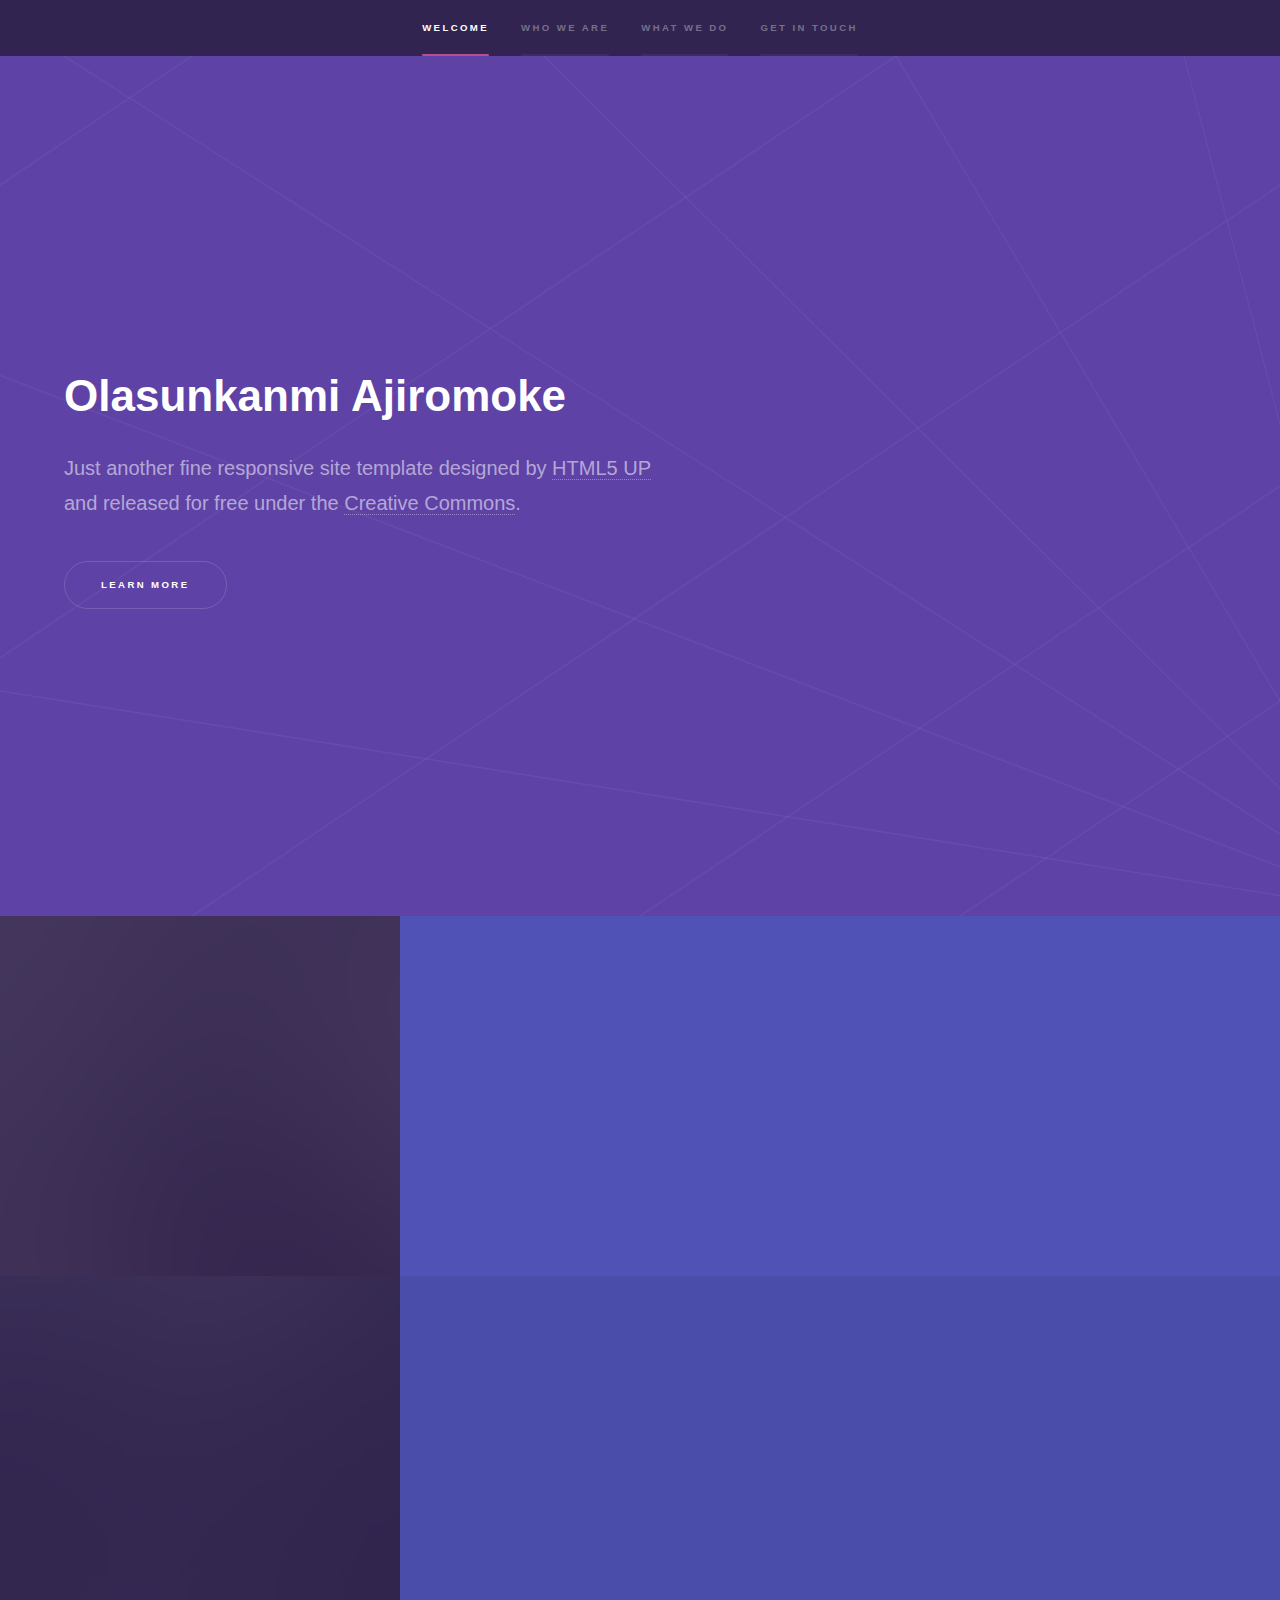
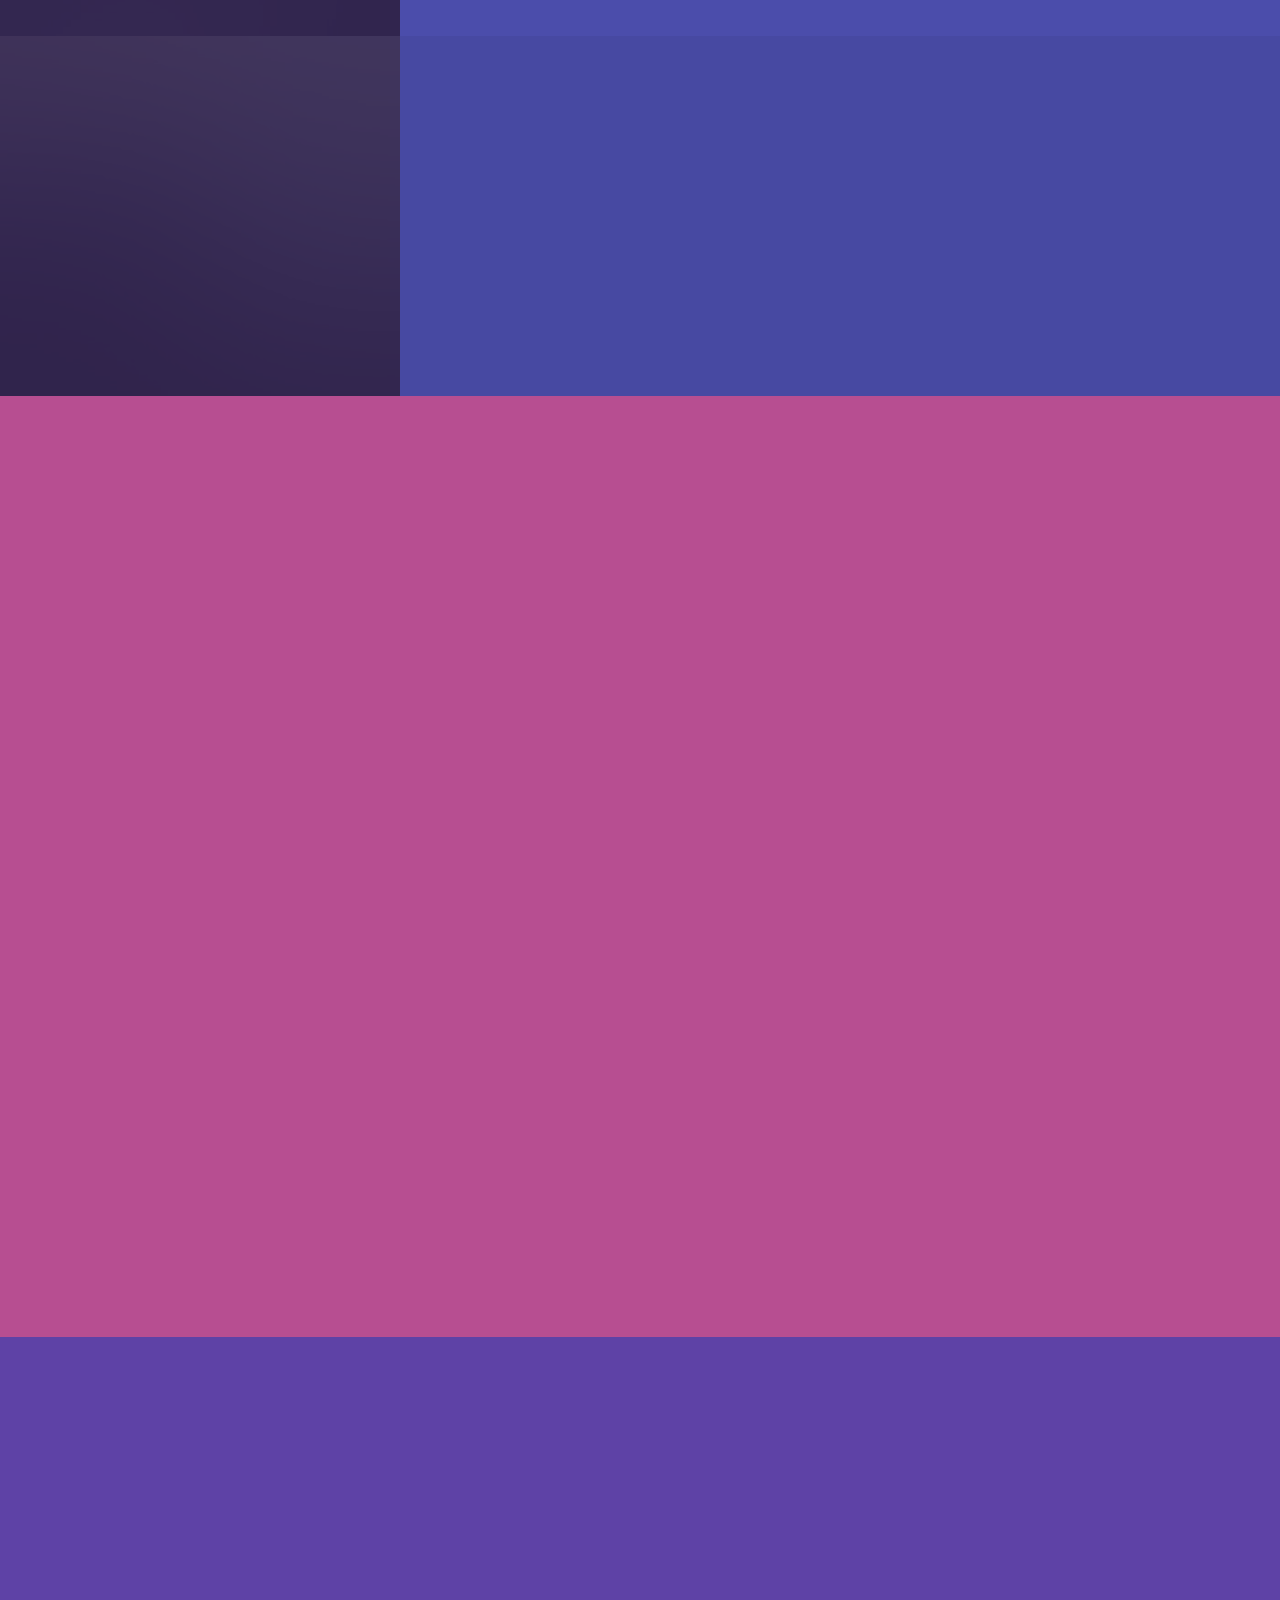
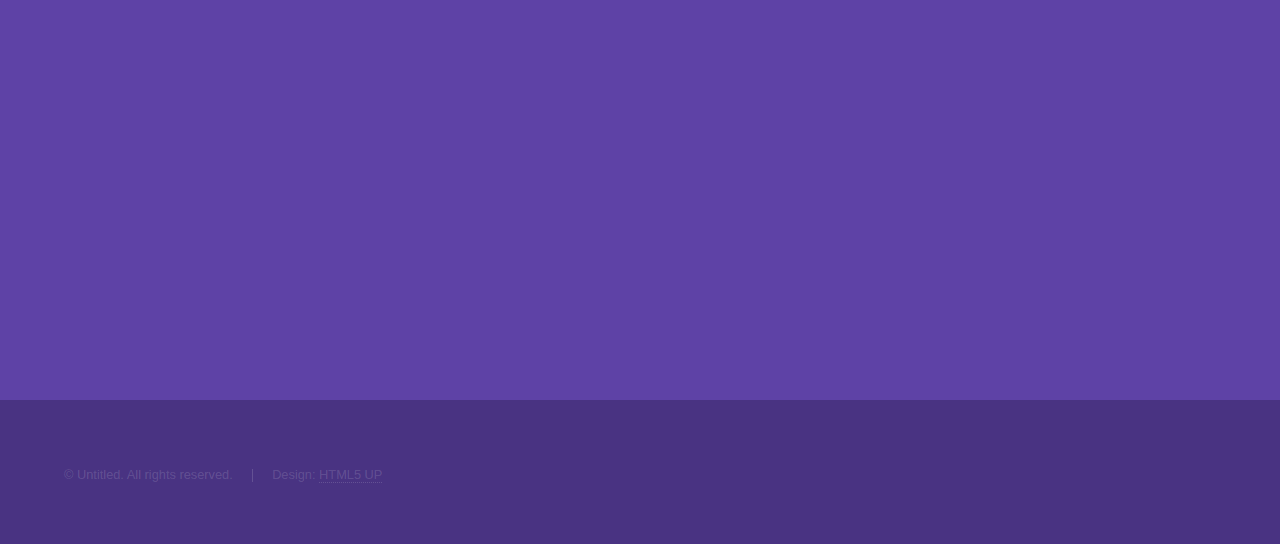
==== index.html @ 0207e114 "Added template folders" ====
<!DOCTYPE HTML>
<!--
	Hyperspace by HTML5 UP
	html5up.net | @ajlkn
	Free for personal and commercial use under the CCA 3.0 license (html5up.net/license)
-->
<html>
	<head>
		<title>Hyperspace by HTML5 UP</title>
		<meta charset="utf-8" />
		<meta name="viewport" content="width=device-width, initial-scale=1, user-scalable=no" />
		<link rel="stylesheet" href="assets/css/main.css" />
		<noscript><link rel="stylesheet" href="assets/css/noscript.css" /></noscript>
	</head>
	<body class="is-preload">

		<!-- Sidebar -->
			<section id="sidebar">
				<div class="inner">
					<nav>
						<ul>
							<li><a href="#intro">Welcome</a></li>
							<li><a href="#one">Who we are</a></li>
							<li><a href="#two">What we do</a></li>
							<li><a href="#three">Get in touch</a></li>
						</ul>
					</nav>
				</div>
			</section>

		<!-- Wrapper -->
			<div id="wrapper">

				<!-- Intro -->
					<section id="intro" class="wrapper style1 fullscreen fade-up">
						<div class="inner">
							<h1>Olasunkanmi Ajiromoke</h1>
							<p>Just another fine responsive site template designed by <a href="http://html5up.net">HTML5 UP</a><br />
							and released for free under the <a href="http://html5up.net/license">Creative Commons</a>.</p>
							<ul class="actions">
								<li><a href="#one" class="button scrolly">Learn more</a></li>
							</ul>
						</div>
					</section>

				<!-- One -->
					<section id="one" class="wrapper style2 spotlights">
						<section>
							<a href="#" class="image"><img src="images/pic01.jpg" alt="" data-position="center center" /></a>
							<div class="content">
								<div class="inner">
									<h2>Sed ipsum dolor</h2>
									<p>Phasellus convallis elit id ullamcorper pulvinar. Duis aliquam turpis mauris, eu ultricies erat malesuada quis. Aliquam dapibus.</p>
									<ul class="actions">
										<li><a href="generic.html" class="button">Learn more</a></li>
									</ul>
								</div>
							</div>
						</section>
						<section>
							<a href="#" class="image"><img src="images/pic02.jpg" alt="" data-position="top center" /></a>
							<div class="content">
								<div class="inner">
									<h2>Feugiat consequat</h2>
									<p>Phasellus convallis elit id ullamcorper pulvinar. Duis aliquam turpis mauris, eu ultricies erat malesuada quis. Aliquam dapibus.</p>
									<ul class="actions">
										<li><a href="generic.html" class="button">Learn more</a></li>
									</ul>
								</div>
							</div>
						</section>
						<section>
							<a href="#" class="image"><img src="images/pic03.jpg" alt="" data-position="25% 25%" /></a>
							<div class="content">
								<div class="inner">
									<h2>Ultricies aliquam</h2>
									<p>Phasellus convallis elit id ullamcorper pulvinar. Duis aliquam turpis mauris, eu ultricies erat malesuada quis. Aliquam dapibus.</p>
									<ul class="actions">
										<li><a href="generic.html" class="button">Learn more</a></li>
									</ul>
								</div>
							</div>
						</section>
					</section>

				<!-- Two -->
					<section id="two" class="wrapper style3 fade-up">
						<div class="inner">
							<h2>What we do</h2>
							<p>Phasellus convallis elit id ullamcorper pulvinar. Duis aliquam turpis mauris, eu ultricies erat malesuada quis. Aliquam dapibus, lacus eget hendrerit bibendum, urna est aliquam sem, sit amet imperdiet est velit quis lorem.</p>
							<div class="features">
								<section>
									<span class="icon solid major fa-code"></span>
									<h3>Lorem ipsum amet</h3>
									<p>Phasellus convallis elit id ullam corper amet et pulvinar. Duis aliquam turpis mauris, sed ultricies erat dapibus.</p>
								</section>
								<section>
									<span class="icon solid major fa-lock"></span>
									<h3>Aliquam sed nullam</h3>
									<p>Phasellus convallis elit id ullam corper amet et pulvinar. Duis aliquam turpis mauris, sed ultricies erat dapibus.</p>
								</section>
								<section>
									<span class="icon solid major fa-cog"></span>
									<h3>Sed erat ullam corper</h3>
									<p>Phasellus convallis elit id ullam corper amet et pulvinar. Duis aliquam turpis mauris, sed ultricies erat dapibus.</p>
								</section>
								<section>
									<span class="icon solid major fa-desktop"></span>
									<h3>Veroeros quis lorem</h3>
									<p>Phasellus convallis elit id ullam corper amet et pulvinar. Duis aliquam turpis mauris, sed ultricies erat dapibus.</p>
								</section>
								<section>
									<span class="icon solid major fa-link"></span>
									<h3>Urna quis bibendum</h3>
									<p>Phasellus convallis elit id ullam corper amet et pulvinar. Duis aliquam turpis mauris, sed ultricies erat dapibus.</p>
								</section>
								<section>
									<span class="icon major fa-gem"></span>
									<h3>Aliquam urna dapibus</h3>
									<p>Phasellus convallis elit id ullam corper amet et pulvinar. Duis aliquam turpis mauris, sed ultricies erat dapibus.</p>
								</section>
							</div>
							<ul class="actions">
								<li><a href="generic.html" class="button">Learn more</a></li>
							</ul>
						</div>
					</section>

				<!-- Three -->
					<section id="three" class="wrapper style1 fade-up">
						<div class="inner">
							<h2>Get in touch</h2>
							<p>Phasellus convallis elit id ullamcorper pulvinar. Duis aliquam turpis mauris, eu ultricies erat malesuada quis. Aliquam dapibus, lacus eget hendrerit bibendum, urna est aliquam sem, sit amet imperdiet est velit quis lorem.</p>
							<div class="split style1">
								<section>
									<form method="post" action="#">
										<div class="fields">
											<div class="field half">
												<label for="name">Name</label>
												<input type="text" name="name" id="name" />
											</div>
											<div class="field half">
												<label for="email">Email</label>
												<input type="text" name="email" id="email" />
											</div>
											<div class="field">
												<label for="message">Message</label>
												<textarea name="message" id="message" rows="5"></textarea>
											</div>
										</div>
										<ul class="actions">
											<li><a href="" class="button submit">Send Message</a></li>
										</ul>
									</form>
								</section>
								<section>
									<ul class="contact">
										<li>
											<h3>Address</h3>
											<span>12345 Somewhere Road #654<br />
											Nashville, TN 00000-0000<br />
											USA</span>
										</li>
										<li>
											<h3>Email</h3>
											<a href="#">user@untitled.tld</a>
										</li>
										<li>
											<h3>Phone</h3>
											<span>(000) 000-0000</span>
										</li>
										<li>
											<h3>Social</h3>
											<ul class="icons">
												<li><a href="#" class="icon brands fa-twitter"><span class="label">Twitter</span></a></li>
												<li><a href="#" class="icon brands fa-facebook-f"><span class="label">Facebook</span></a></li>
												<li><a href="#" class="icon brands fa-github"><span class="label">GitHub</span></a></li>
												<li><a href="#" class="icon brands fa-instagram"><span class="label">Instagram</span></a></li>
												<li><a href="#" class="icon brands fa-linkedin-in"><span class="label">LinkedIn</span></a></li>
											</ul>
										</li>
									</ul>
								</section>
							</div>
						</div>
					</section>

			</div>

		<!-- Footer -->
			<footer id="footer" class="wrapper style1-alt">
				<div class="inner">
					<ul class="menu">
						<li>&copy; Untitled. All rights reserved.</li><li>Design: <a href="http://html5up.net">HTML5 UP</a></li>
					</ul>
				</div>
			</footer>

		<!-- Scripts -->
			<script src="assets/js/jquery.min.js"></script>
			<script src="assets/js/jquery.scrollex.min.js"></script>
			<script src="assets/js/jquery.scrolly.min.js"></script>
			<script src="assets/js/browser.min.js"></script>
			<script src="assets/js/breakpoints.min.js"></script>
			<script src="assets/js/util.js"></script>
			<script src="assets/js/main.js"></script>

	</body>
</html>
---- assets/css/main.css ----
@import url(fontawesome-all.min.css);

/*
	Hyperspace by HTML5 UP
	html5up.net | @ajlkn
	Free for personal and commercial use under the CCA 3.0 license (html5up.net/license)
*/

html, body, div, span, applet, object,
iframe, h1, h2, h3, h4, h5, h6, p, blockquote,
pre, a, abbr, acronym, address, big, cite,
code, del, dfn, em, img, ins, kbd, q, s, samp,
small, strike, strong, sub, sup, tt, var, b,
u, i, center, dl, dt, dd, ol, ul, li, fieldset,
form, label, legend, table, caption, tbody,
tfoot, thead, tr, th, td, article, aside,
canvas, details, embed, figure, figcaption,
footer, header, hgroup, menu, nav, output, ruby,
section, summary, time, mark, audio, video {
	margin: 0;
	padding: 0;
	border: 0;
	font-size: 100%;
	font: inherit;
	vertical-align: baseline;}

article, aside, details, figcaption, figure,
footer, header, hgroup, menu, nav, section {
	display: block;}

body {
	line-height: 1;
}

ol, ul {
	list-style: none;
}

blockquote, q {
	quotes: none;
}

	blockquote:before, blockquote:after, q:before, q:after {
		content: '';
		content: none;
	}

table {
	border-collapse: collapse;
	border-spacing: 0;
}

body {
	-webkit-text-size-adjust: none;
}

mark {
	background-color: transparent;
	color: inherit;
}

input::-moz-focus-inner {
	border: 0;
	padding: 0;
}

input, select, textarea {
	-moz-appearance: none;
	-webkit-appearance: none;
	-ms-appearance: none;
	appearance: none;
}

/* Basic */

	@-ms-viewport {
		width: device-width;
	}

	body {
		-ms-overflow-style: scrollbar;
	}

	@media screen and (max-width: 480px) {

		html, body {
			min-width: 320px;
		}

	}

	html {
		box-sizing: border-box;
	}

	*, *:before, *:after {
		box-sizing: inherit;
	}

	body {
		background: #312450;
	}

		body.is-preload *, body.is-preload *:before, body.is-preload *:after {
			-moz-animation: none !important;
			-webkit-animation: none !important;
			-ms-animation: none !important;
			animation: none !important;
			-moz-transition: none !important;
			-webkit-transition: none !important;
			-ms-transition: none !important;
			transition: none !important;
		}

/* Type */

	body, input, select, textarea {
		color: rgba(255, 255, 255, 0.55);
		font-family: Arial, Helvetica, sans-serif;
		font-size: 16.5pt;
		font-weight: normal;
		line-height: 1.75;
	}

		@media screen and (max-width: 1680px) {

			body, input, select, textarea {
				font-size: 13pt;
			}

		}

		@media screen and (max-width: 1280px) {

			body, input, select, textarea {
				font-size: 12pt;
			}

		}

		@media screen and (max-width: 360px) {

			body, input, select, textarea {
				font-size: 11pt;
			}

		}

	a {
		-moz-transition: color 0.2s ease, border-bottom-color 0.2s ease;
		-webkit-transition: color 0.2s ease, border-bottom-color 0.2s ease;
		-ms-transition: color 0.2s ease, border-bottom-color 0.2s ease;
		transition: color 0.2s ease, border-bottom-color 0.2s ease;
		border-bottom: dotted 1px rgba(255, 255, 255, 0.35);
		color: inherit;
		text-decoration: none;
	}

		a:hover {
			border-bottom-color: transparent;
			color: #ffffff;
		}

	strong, b {
		color: #ffffff;
		font-weight: bold;
	}

	em, i {
		font-style: italic;
	}

	p {
		margin: 0 0 2em 0;
	}

	h1, h2, h3, h4, h5, h6 {
		color: #ffffff;
		font-weight: bold;
		line-height: 1.5;
		margin: 0 0 0.5em 0;
	}

		h1 a, h2 a, h3 a, h4 a, h5 a, h6 a {
			color: inherit;
			text-decoration: none;
		}

	h1 {
		font-size: 2.75em;
	}

		h1.major {
			margin: 0 0 1.3em 0;
			position: relative;
			padding-bottom: 0.35em;
		}

			h1.major:after {
				background-image: -moz-linear-gradient(to right, #5e42a6, #b74e91);
				background-image: -webkit-linear-gradient(to right, #5e42a6, #b74e91);
				background-image: -ms-linear-gradient(to right, #5e42a6, #b74e91);
				background-image: linear-gradient(to right, #5e42a6, #b74e91);
				-moz-transition: max-width 0.2s ease;
				-webkit-transition: max-width 0.2s ease;
				-ms-transition: max-width 0.2s ease;
				transition: max-width 0.2s ease;
				border-radius: 0.2em;
				bottom: 0;
				content: '';
				height: 0.05em;
				position: absolute;
				right: 0;
				width: 100%;
			}

	h2 {
		font-size: 1.75em;
	}

	h3 {
		font-size: 1.1em;
	}

	h4 {
		font-size: 1em;
	}

	h5 {
		font-size: 0.8em;
	}

	h6 {
		font-size: 0.6em;
	}

	@media screen and (max-width: 736px) {

		h1 {
			font-size: 2em;
		}

		h2 {
			font-size: 1.25em;
		}

		h3 {
			font-size: 1em;
		}

		h4 {
			font-size: 0.8em;
		}

		h5 {
			font-size: 0.6em;
		}

		h6 {
			font-size: 0.6em;
		}

	}

	sub {
		font-size: 0.8em;
		position: relative;
		top: 0.5em;
	}

	sup {
		font-size: 0.8em;
		position: relative;
		top: -0.5em;
	}

	blockquote {
		border-left: solid 4px rgba(255, 255, 255, 0.15);
		font-style: italic;
		margin: 0 0 2em 0;
		padding: 0.5em 0 0.5em 2em;
	}

	code {
		background: rgba(255, 255, 255, 0.05);
		border-radius: 0.25em;
		border: solid 1px rgba(255, 255, 255, 0.15);
		font-family: "Courier New", monospace;
		font-size: 0.9em;
		margin: 0 0.25em;
		padding: 0.25em 0.65em;
	}

	pre {
		-webkit-overflow-scrolling: touch;
		font-family: "Courier New", monospace;
		font-size: 0.9em;
		margin: 0 0 2em 0;
	}

		pre code {
			display: block;
			line-height: 1.75em;
			padding: 1em 1.5em;
			overflow-x: auto;
		}

	hr {
		border: 0;
		border-bottom: solid 1px rgba(255, 255, 255, 0.15);
		margin: 2em 0;
	}

		hr.major {
			margin: 3em 0;
		}

	.align-left {
		text-align: left;
	}

	.align-center {
		text-align: center;
	}

	.align-right {
		text-align: right;
	}

/* Row */

	.row {
		display: flex;
		flex-wrap: wrap;
		box-sizing: border-box;
		align-items: stretch;
	}

		.row > * {
			box-sizing: border-box;
		}

		.row.gtr-uniform > * > :last-child {
			margin-bottom: 0;
		}

		.row.aln-left {
			justify-content: flex-start;
		}

		.row.aln-center {
			justify-content: center;
		}

		.row.aln-right {
			justify-content: flex-end;
		}

		.row.aln-top {
			align-items: flex-start;
		}

		.row.aln-middle {
			align-items: center;
		}

		.row.aln-bottom {
			align-items: flex-end;
		}

		.row > .imp {
			order: -1;
		}

		.row > .col-1 {
			width: 8.33333%;
		}

		.row > .off-1 {
			margin-left: 8.33333%;
		}

		.row > .col-2 {
			width: 16.66667%;
		}

		.row > .off-2 {
			margin-left: 16.66667%;
		}

		.row > .col-3 {
			width: 25%;
		}

		.row > .off-3 {
			margin-left: 25%;
		}

		.row > .col-4 {
			width: 33.33333%;
		}

		.row > .off-4 {
			margin-left: 33.33333%;
		}

		.row > .col-5 {
			width: 41.66667%;
		}

		.row > .off-5 {
			margin-left: 41.66667%;
		}

		.row > .col-6 {
			width: 50%;
		}

		.row > .off-6 {
			margin-left: 50%;
		}

		.row > .col-7 {
			width: 58.33333%;
		}

		.row > .off-7 {
			margin-left: 58.33333%;
		}

		.row > .col-8 {
			width: 66.66667%;
		}

		.row > .off-8 {
			margin-left: 66.66667%;
		}

		.row > .col-9 {
			width: 75%;
		}

		.row > .off-9 {
			margin-left: 75%;
		}

		.row > .col-10 {
			width: 83.33333%;
		}

		.row > .off-10 {
			margin-left: 83.33333%;
		}

		.row > .col-11 {
			width: 91.66667%;
		}

		.row > .off-11 {
			margin-left: 91.66667%;
		}

		.row > .col-12 {
			width: 100%;
		}

		.row > .off-12 {
			margin-left: 100%;
		}

		.row.gtr-0 {
			margin-top: 0;
			margin-left: 0em;
		}

			.row.gtr-0 > * {
				padding: 0 0 0 0em;
			}

			.row.gtr-0.gtr-uniform {
				margin-top: 0em;
			}

				.row.gtr-0.gtr-uniform > * {
					padding-top: 0em;
				}

		.row.gtr-25 {
			margin-top: 0;
			margin-left: -0.375em;
		}

			.row.gtr-25 > * {
				padding: 0 0 0 0.375em;
			}

			.row.gtr-25.gtr-uniform {
				margin-top: -0.375em;
			}

				.row.gtr-25.gtr-uniform > * {
					padding-top: 0.375em;
				}

		.row.gtr-50 {
			margin-top: 0;
			margin-left: -0.75em;
		}

			.row.gtr-50 > * {
				padding: 0 0 0 0.75em;
			}

			.row.gtr-50.gtr-uniform {
				margin-top: -0.75em;
			}

				.row.gtr-50.gtr-uniform > * {
					padding-top: 0.75em;
				}

		.row {
			margin-top: 0;
			margin-left: -1.5em;
		}

			.row > * {
				padding: 0 0 0 1.5em;
			}

			.row.gtr-uniform {
				margin-top: -1.5em;
			}

				.row.gtr-uniform > * {
					padding-top: 1.5em;
				}

		.row.gtr-150 {
			margin-top: 0;
			margin-left: -2.25em;
		}

			.row.gtr-150 > * {
				padding: 0 0 0 2.25em;
			}

			.row.gtr-150.gtr-uniform {
				margin-top: -2.25em;
			}

				.row.gtr-150.gtr-uniform > * {
					padding-top: 2.25em;
				}

		.row.gtr-200 {
			margin-top: 0;
			margin-left: -3em;
		}

			.row.gtr-200 > * {
				padding: 0 0 0 3em;
			}

			.row.gtr-200.gtr-uniform {
				margin-top: -3em;
			}

				.row.gtr-200.gtr-uniform > * {
					padding-top: 3em;
				}

		@media screen and (max-width: 1680px) {

			.row {
				display: flex;
				flex-wrap: wrap;
				box-sizing: border-box;
				align-items: stretch;
			}

				.row > * {
					box-sizing: border-box;
				}

				.row.gtr-uniform > * > :last-child {
					margin-bottom: 0;
				}

				.row.aln-left {
					justify-content: flex-start;
				}

				.row.aln-center {
					justify-content: center;
				}

				.row.aln-right {
					justify-content: flex-end;
				}

				.row.aln-top {
					align-items: flex-start;
				}

				.row.aln-middle {
					align-items: center;
				}

				.row.aln-bottom {
					align-items: flex-end;
				}

				.row > .imp-xlarge {
					order: -1;
				}

				.row > .col-1-xlarge {
					width: 8.33333%;
				}

				.row > .off-1-xlarge {
					margin-left: 8.33333%;
				}

				.row > .col-2-xlarge {
					width: 16.66667%;
				}

				.row > .off-2-xlarge {
					margin-left: 16.66667%;
				}

				.row > .col-3-xlarge {
					width: 25%;
				}

				.row > .off-3-xlarge {
					margin-left: 25%;
				}

				.row > .col-4-xlarge {
					width: 33.33333%;
				}

				.row > .off-4-xlarge {
					margin-left: 33.33333%;
				}

				.row > .col-5-xlarge {
					width: 41.66667%;
				}

				.row > .off-5-xlarge {
					margin-left: 41.66667%;
				}

				.row > .col-6-xlarge {
					width: 50%;
				}

				.row > .off-6-xlarge {
					margin-left: 50%;
				}

				.row > .col-7-xlarge {
					width: 58.33333%;
				}

				.row > .off-7-xlarge {
					margin-left: 58.33333%;
				}

				.row > .col-8-xlarge {
					width: 66.66667%;
				}

				.row > .off-8-xlarge {
					margin-left: 66.66667%;
				}

				.row > .col-9-xlarge {
					width: 75%;
				}

				.row > .off-9-xlarge {
					margin-left: 75%;
				}

				.row > .col-10-xlarge {
					width: 83.33333%;
				}

				.row > .off-10-xlarge {
					margin-left: 83.33333%;
				}

				.row > .col-11-xlarge {
					width: 91.66667%;
				}

				.row > .off-11-xlarge {
					margin-left: 91.66667%;
				}

				.row > .col-12-xlarge {
					width: 100%;
				}

				.row > .off-12-xlarge {
					margin-left: 100%;
				}

				.row.gtr-0 {
					margin-top: 0;
					margin-left: 0em;
				}

					.row.gtr-0 > * {
						padding: 0 0 0 0em;
					}

					.row.gtr-0.gtr-uniform {
						margin-top: 0em;
					}

						.row.gtr-0.gtr-uniform > * {
							padding-top: 0em;
						}

				.row.gtr-25 {
					margin-top: 0;
					margin-left: -0.375em;
				}

					.row.gtr-25 > * {
						padding: 0 0 0 0.375em;
					}

					.row.gtr-25.gtr-uniform {
						margin-top: -0.375em;
					}

						.row.gtr-25.gtr-uniform > * {
							padding-top: 0.375em;
						}

				.row.gtr-50 {
					margin-top: 0;
					margin-left: -0.75em;
				}

					.row.gtr-50 > * {
						padding: 0 0 0 0.75em;
					}

					.row.gtr-50.gtr-uniform {
						margin-top: -0.75em;
					}

						.row.gtr-50.gtr-uniform > * {
							padding-top: 0.75em;
						}

				.row {
					margin-top: 0;
					margin-left: -1.5em;
				}

					.row > * {
						padding: 0 0 0 1.5em;
					}

					.row.gtr-uniform {
						margin-top: -1.5em;
					}

						.row.gtr-uniform > * {
							padding-top: 1.5em;
						}

				.row.gtr-150 {
					margin-top: 0;
					margin-left: -2.25em;
				}

					.row.gtr-150 > * {
						padding: 0 0 0 2.25em;
					}

					.row.gtr-150.gtr-uniform {
						margin-top: -2.25em;
					}

						.row.gtr-150.gtr-uniform > * {
							padding-top: 2.25em;
						}

				.row.gtr-200 {
					margin-top: 0;
					margin-left: -3em;
				}

					.row.gtr-200 > * {
						padding: 0 0 0 3em;
					}

					.row.gtr-200.gtr-uniform {
						margin-top: -3em;
					}

						.row.gtr-200.gtr-uniform > * {
							padding-top: 3em;
						}

		}

		@media screen and (max-width: 1280px) {

			.row {
				display: flex;
				flex-wrap: wrap;
				box-sizing: border-box;
				align-items: stretch;
			}

				.row > * {
					box-sizing: border-box;
				}

				.row.gtr-uniform > * > :last-child {
					margin-bottom: 0;
				}

				.row.aln-left {
					justify-content: flex-start;
				}

				.row.aln-center {
					justify-content: center;
				}

				.row.aln-right {
					justify-content: flex-end;
				}

				.row.aln-top {
					align-items: flex-start;
				}

				.row.aln-middle {
					align-items: center;
				}

				.row.aln-bottom {
					align-items: flex-end;
				}

				.row > .imp-large {
					order: -1;
				}

				.row > .col-1-large {
					width: 8.33333%;
				}

				.row > .off-1-large {
					margin-left: 8.33333%;
				}

				.row > .col-2-large {
					width: 16.66667%;
				}

				.row > .off-2-large {
					margin-left: 16.66667%;
				}

				.row > .col-3-large {
					width: 25%;
				}

				.row > .off-3-large {
					margin-left: 25%;
				}

				.row > .col-4-large {
					width: 33.33333%;
				}

				.row > .off-4-large {
					margin-left: 33.33333%;
				}

				.row > .col-5-large {
					width: 41.66667%;
				}

				.row > .off-5-large {
					margin-left: 41.66667%;
				}

				.row > .col-6-large {
					width: 50%;
				}

				.row > .off-6-large {
					margin-left: 50%;
				}

				.row > .col-7-large {
					width: 58.33333%;
				}

				.row > .off-7-large {
					margin-left: 58.33333%;
				}

				.row > .col-8-large {
					width: 66.66667%;
				}

				.row > .off-8-large {
					margin-left: 66.66667%;
				}

				.row > .col-9-large {
					width: 75%;
				}

				.row > .off-9-large {
					margin-left: 75%;
				}

				.row > .col-10-large {
					width: 83.33333%;
				}

				.row > .off-10-large {
					margin-left: 83.33333%;
				}

				.row > .col-11-large {
					width: 91.66667%;
				}

				.row > .off-11-large {
					margin-left: 91.66667%;
				}

				.row > .col-12-large {
					width: 100%;
				}

				.row > .off-12-large {
					margin-left: 100%;
				}

				.row.gtr-0 {
					margin-top: 0;
					margin-left: 0em;
				}

					.row.gtr-0 > * {
						padding: 0 0 0 0em;
					}

					.row.gtr-0.gtr-uniform {
						margin-top: 0em;
					}

						.row.gtr-0.gtr-uniform > * {
							padding-top: 0em;
						}

				.row.gtr-25 {
					margin-top: 0;
					margin-left: -0.375em;
				}

					.row.gtr-25 > * {
						padding: 0 0 0 0.375em;
					}

					.row.gtr-25.gtr-uniform {
						margin-top: -0.375em;
					}

						.row.gtr-25.gtr-uniform > * {
							padding-top: 0.375em;
						}

				.row.gtr-50 {
					margin-top: 0;
					margin-left: -0.75em;
				}

					.row.gtr-50 > * {
						padding: 0 0 0 0.75em;
					}

					.row.gtr-50.gtr-uniform {
						margin-top: -0.75em;
					}

						.row.gtr-50.gtr-uniform > * {
							padding-top: 0.75em;
						}

				.row {
					margin-top: 0;
					margin-left: -1.5em;
				}

					.row > * {
						padding: 0 0 0 1.5em;
					}

					.row.gtr-uniform {
						margin-top: -1.5em;
					}

						.row.gtr-uniform > * {
							padding-top: 1.5em;
						}

				.row.gtr-150 {
					margin-top: 0;
					margin-left: -2.25em;
				}

					.row.gtr-150 > * {
						padding: 0 0 0 2.25em;
					}

					.row.gtr-150.gtr-uniform {
						margin-top: -2.25em;
					}

						.row.gtr-150.gtr-uniform > * {
							padding-top: 2.25em;
						}

				.row.gtr-200 {
					margin-top: 0;
					margin-left: -3em;
				}

					.row.gtr-200 > * {
						padding: 0 0 0 3em;
					}

					.row.gtr-200.gtr-uniform {
						margin-top: -3em;
					}

						.row.gtr-200.gtr-uniform > * {
							padding-top: 3em;
						}

		}

		@media screen and (max-width: 980px) {

			.row {
				display: flex;
				flex-wrap: wrap;
				box-sizing: border-box;
				align-items: stretch;
			}

				.row > * {
					box-sizing: border-box;
				}

				.row.gtr-uniform > * > :last-child {
					margin-bottom: 0;
				}

				.row.aln-left {
					justify-content: flex-start;
				}

				.row.aln-center {
					justify-content: center;
				}

				.row.aln-right {
					justify-content: flex-end;
				}

				.row.aln-top {
					align-items: flex-start;
				}

				.row.aln-middle {
					align-items: center;
				}

				.row.aln-bottom {
					align-items: flex-end;
				}

				.row > .imp-medium {
					order: -1;
				}

				.row > .col-1-medium {
					width: 8.33333%;
				}

				.row > .off-1-medium {
					margin-left: 8.33333%;
				}

				.row > .col-2-medium {
					width: 16.66667%;
				}

				.row > .off-2-medium {
					margin-left: 16.66667%;
				}

				.row > .col-3-medium {
					width: 25%;
				}

				.row > .off-3-medium {
					margin-left: 25%;
				}

				.row > .col-4-medium {
					width: 33.33333%;
				}

				.row > .off-4-medium {
					margin-left: 33.33333%;
				}

				.row > .col-5-medium {
					width: 41.66667%;
				}

				.row > .off-5-medium {
					margin-left: 41.66667%;
				}

				.row > .col-6-medium {
					width: 50%;
				}

				.row > .off-6-medium {
					margin-left: 50%;
				}

				.row > .col-7-medium {
					width: 58.33333%;
				}

				.row > .off-7-medium {
					margin-left: 58.33333%;
				}

				.row > .col-8-medium {
					width: 66.66667%;
				}

				.row > .off-8-medium {
					margin-left: 66.66667%;
				}

				.row > .col-9-medium {
					width: 75%;
				}

				.row > .off-9-medium {
					margin-left: 75%;
				}

				.row > .col-10-medium {
					width: 83.33333%;
				}

				.row > .off-10-medium {
					margin-left: 83.33333%;
				}

				.row > .col-11-medium {
					width: 91.66667%;
				}

				.row > .off-11-medium {
					margin-left: 91.66667%;
				}

				.row > .col-12-medium {
					width: 100%;
				}

				.row > .off-12-medium {
					margin-left: 100%;
				}

				.row.gtr-0 {
					margin-top: 0;
					margin-left: 0em;
				}

					.row.gtr-0 > * {
						padding: 0 0 0 0em;
					}

					.row.gtr-0.gtr-uniform {
						margin-top: 0em;
					}

						.row.gtr-0.gtr-uniform > * {
							padding-top: 0em;
						}

				.row.gtr-25 {
					margin-top: 0;
					margin-left: -0.375em;
				}

					.row.gtr-25 > * {
						padding: 0 0 0 0.375em;
					}

					.row.gtr-25.gtr-uniform {
						margin-top: -0.375em;
					}

						.row.gtr-25.gtr-uniform > * {
							padding-top: 0.375em;
						}

				.row.gtr-50 {
					margin-top: 0;
					margin-left: -0.75em;
				}

					.row.gtr-50 > * {
						padding: 0 0 0 0.75em;
					}

					.row.gtr-50.gtr-uniform {
						margin-top: -0.75em;
					}

						.row.gtr-50.gtr-uniform > * {
							padding-top: 0.75em;
						}

				.row {
					margin-top: 0;
					margin-left: -1.5em;
				}

					.row > * {
						padding: 0 0 0 1.5em;
					}

					.row.gtr-uniform {
						margin-top: -1.5em;
					}

						.row.gtr-uniform > * {
							padding-top: 1.5em;
						}

				.row.gtr-150 {
					margin-top: 0;
					margin-left: -2.25em;
				}

					.row.gtr-150 > * {
						padding: 0 0 0 2.25em;
					}

					.row.gtr-150.gtr-uniform {
						margin-top: -2.25em;
					}

						.row.gtr-150.gtr-uniform > * {
							padding-top: 2.25em;
						}

				.row.gtr-200 {
					margin-top: 0;
					margin-left: -3em;
				}

					.row.gtr-200 > * {
						padding: 0 0 0 3em;
					}

					.row.gtr-200.gtr-uniform {
						margin-top: -3em;
					}

						.row.gtr-200.gtr-uniform > * {
							padding-top: 3em;
						}

		}

		@media screen and (max-width: 736px) {

			.row {
				display: flex;
				flex-wrap: wrap;
				box-sizing: border-box;
				align-items: stretch;
			}

				.row > * {
					box-sizing: border-box;
				}

				.row.gtr-uniform > * > :last-child {
					margin-bottom: 0;
				}

				.row.aln-left {
					justify-content: flex-start;
				}

				.row.aln-center {
					justify-content: center;
				}

				.row.aln-right {
					justify-content: flex-end;
				}

				.row.aln-top {
					align-items: flex-start;
				}

				.row.aln-middle {
					align-items: center;
				}

				.row.aln-bottom {
					align-items: flex-end;
				}

				.row > .imp-small {
					order: -1;
				}

				.row > .col-1-small {
					width: 8.33333%;
				}

				.row > .off-1-small {
					margin-left: 8.33333%;
				}

				.row > .col-2-small {
					width: 16.66667%;
				}

				.row > .off-2-small {
					margin-left: 16.66667%;
				}

				.row > .col-3-small {
					width: 25%;
				}

				.row > .off-3-small {
					margin-left: 25%;
				}

				.row > .col-4-small {
					width: 33.33333%;
				}

				.row > .off-4-small {
					margin-left: 33.33333%;
				}

				.row > .col-5-small {
					width: 41.66667%;
				}

				.row > .off-5-small {
					margin-left: 41.66667%;
				}

				.row > .col-6-small {
					width: 50%;
				}

				.row > .off-6-small {
					margin-left: 50%;
				}

				.row > .col-7-small {
					width: 58.33333%;
				}

				.row > .off-7-small {
					margin-left: 58.33333%;
				}

				.row > .col-8-small {
					width: 66.66667%;
				}

				.row > .off-8-small {
					margin-left: 66.66667%;
				}

				.row > .col-9-small {
					width: 75%;
				}

				.row > .off-9-small {
					margin-left: 75%;
				}

				.row > .col-10-small {
					width: 83.33333%;
				}

				.row > .off-10-small {
					margin-left: 83.33333%;
				}

				.row > .col-11-small {
					width: 91.66667%;
				}

				.row > .off-11-small {
					margin-left: 91.66667%;
				}

				.row > .col-12-small {
					width: 100%;
				}

				.row > .off-12-small {
					margin-left: 100%;
				}

				.row.gtr-0 {
					margin-top: 0;
					margin-left: 0em;
				}

					.row.gtr-0 > * {
						padding: 0 0 0 0em;
					}

					.row.gtr-0.gtr-uniform {
						margin-top: 0em;
					}

						.row.gtr-0.gtr-uniform > * {
							padding-top: 0em;
						}

				.row.gtr-25 {
					margin-top: 0;
					margin-left: -0.375em;
				}

					.row.gtr-25 > * {
						padding: 0 0 0 0.375em;
					}

					.row.gtr-25.gtr-uniform {
						margin-top: -0.375em;
					}

						.row.gtr-25.gtr-uniform > * {
							padding-top: 0.375em;
						}

				.row.gtr-50 {
					margin-top: 0;
					margin-left: -0.75em;
				}

					.row.gtr-50 > * {
						padding: 0 0 0 0.75em;
					}

					.row.gtr-50.gtr-uniform {
						margin-top: -0.75em;
					}

						.row.gtr-50.gtr-uniform > * {
							padding-top: 0.75em;
						}

				.row {
					margin-top: 0;
					margin-left: -1.5em;
				}

					.row > * {
						padding: 0 0 0 1.5em;
					}

					.row.gtr-uniform {
						margin-top: -1.5em;
					}

						.row.gtr-uniform > * {
							padding-top: 1.5em;
						}

				.row.gtr-150 {
					margin-top: 0;
					margin-left: -2.25em;
				}

					.row.gtr-150 > * {
						padding: 0 0 0 2.25em;
					}

					.row.gtr-150.gtr-uniform {
						margin-top: -2.25em;
					}

						.row.gtr-150.gtr-uniform > * {
							padding-top: 2.25em;
						}

				.row.gtr-200 {
					margin-top: 0;
					margin-left: -3em;
				}

					.row.gtr-200 > * {
						padding: 0 0 0 3em;
					}

					.row.gtr-200.gtr-uniform {
						margin-top: -3em;
					}

						.row.gtr-200.gtr-uniform > * {
							padding-top: 3em;
						}

		}

		@media screen and (max-width: 480px) {

			.row {
				display: flex;
				flex-wrap: wrap;
				box-sizing: border-box;
				align-items: stretch;
			}

				.row > * {
					box-sizing: border-box;
				}

				.row.gtr-uniform > * > :last-child {
					margin-bottom: 0;
				}

				.row.aln-left {
					justify-content: flex-start;
				}

				.row.aln-center {
					justify-content: center;
				}

				.row.aln-right {
					justify-content: flex-end;
				}

				.row.aln-top {
					align-items: flex-start;
				}

				.row.aln-middle {
					align-items: center;
				}

				.row.aln-bottom {
					align-items: flex-end;
				}

				.row > .imp-xsmall {
					order: -1;
				}

				.row > .col-1-xsmall {
					width: 8.33333%;
				}

				.row > .off-1-xsmall {
					margin-left: 8.33333%;
				}

				.row > .col-2-xsmall {
					width: 16.66667%;
				}

				.row > .off-2-xsmall {
					margin-left: 16.66667%;
				}

				.row > .col-3-xsmall {
					width: 25%;
				}

				.row > .off-3-xsmall {
					margin-left: 25%;
				}

				.row > .col-4-xsmall {
					width: 33.33333%;
				}

				.row > .off-4-xsmall {
					margin-left: 33.33333%;
				}

				.row > .col-5-xsmall {
					width: 41.66667%;
				}

				.row > .off-5-xsmall {
					margin-left: 41.66667%;
				}

				.row > .col-6-xsmall {
					width: 50%;
				}

				.row > .off-6-xsmall {
					margin-left: 50%;
				}

				.row > .col-7-xsmall {
					width: 58.33333%;
				}

				.row > .off-7-xsmall {
					margin-left: 58.33333%;
				}

				.row > .col-8-xsmall {
					width: 66.66667%;
				}

				.row > .off-8-xsmall {
					margin-left: 66.66667%;
				}

				.row > .col-9-xsmall {
					width: 75%;
				}

				.row > .off-9-xsmall {
					margin-left: 75%;
				}

				.row > .col-10-xsmall {
					width: 83.33333%;
				}

				.row > .off-10-xsmall {
					margin-left: 83.33333%;
				}

				.row > .col-11-xsmall {
					width: 91.66667%;
				}

				.row > .off-11-xsmall {
					margin-left: 91.66667%;
				}

				.row > .col-12-xsmall {
					width: 100%;
				}

				.row > .off-12-xsmall {
					margin-left: 100%;
				}

				.row.gtr-0 {
					margin-top: 0;
					margin-left: 0em;
				}

					.row.gtr-0 > * {
						padding: 0 0 0 0em;
					}

					.row.gtr-0.gtr-uniform {
						margin-top: 0em;
					}

						.row.gtr-0.gtr-uniform > * {
							padding-top: 0em;
						}

				.row.gtr-25 {
					margin-top: 0;
					margin-left: -0.375em;
				}

					.row.gtr-25 > * {
						padding: 0 0 0 0.375em;
					}

					.row.gtr-25.gtr-uniform {
						margin-top: -0.375em;
					}

						.row.gtr-25.gtr-uniform > * {
							padding-top: 0.375em;
						}

				.row.gtr-50 {
					margin-top: 0;
					margin-left: -0.75em;
				}

					.row.gtr-50 > * {
						padding: 0 0 0 0.75em;
					}

					.row.gtr-50.gtr-uniform {
						margin-top: -0.75em;
					}

						.row.gtr-50.gtr-uniform > * {
							padding-top: 0.75em;
						}

				.row {
					margin-top: 0;
					margin-left: -1.5em;
				}

					.row > * {
						padding: 0 0 0 1.5em;
					}

					.row.gtr-uniform {
						margin-top: -1.5em;
					}

						.row.gtr-uniform > * {
							padding-top: 1.5em;
						}

				.row.gtr-150 {
					margin-top: 0;
					margin-left: -2.25em;
				}

					.row.gtr-150 > * {
						padding: 0 0 0 2.25em;
					}

					.row.gtr-150.gtr-uniform {
						margin-top: -2.25em;
					}

						.row.gtr-150.gtr-uniform > * {
							padding-top: 2.25em;
						}

				.row.gtr-200 {
					margin-top: 0;
					margin-left: -3em;
				}

					.row.gtr-200 > * {
						padding: 0 0 0 3em;
					}

					.row.gtr-200.gtr-uniform {
						margin-top: -3em;
					}

						.row.gtr-200.gtr-uniform > * {
							padding-top: 3em;
						}

		}

/* Box */

	.box {
		border-radius: 0.25em;
		border: solid 1px rgba(255, 255, 255, 0.15);
		margin-bottom: 2em;
		padding: 1.5em;
	}

		.box > :last-child,
		.box > :last-child > :last-child,
		.box > :last-child > :last-child > :last-child {
			margin-bottom: 0;
		}

		.box.alt {
			border: 0;
			border-radius: 0;
			padding: 0;
		}

/* Button */

	input[type="submit"],
	input[type="reset"],
	input[type="button"],
	button,
	.button {
		-moz-appearance: none;
		-webkit-appearance: none;
		-ms-appearance: none;
		appearance: none;
		-moz-transition: border-color 0.2s ease;
		-webkit-transition: border-color 0.2s ease;
		-ms-transition: border-color 0.2s ease;
		transition: border-color 0.2s ease;
		background-color: transparent;
		border: solid 1px !important;
		border-color: rgba(255, 255, 255, 0.15) !important;
		border-radius: 3em;
		color: #ffffff !important;
		cursor: pointer;
		display: inline-block;
		font-size: 0.6em;
		font-weight: bold;
		height: calc(4.75em + 2px);
		letter-spacing: 0.25em;
		line-height: 4.75em;
		outline: 0;
		padding: 0 3.75em;
		position: relative;
		text-align: center;
		text-decoration: none;
		text-transform: uppercase;
		white-space: nowrap;
	}

		input[type="submit"]:after,
		input[type="reset"]:after,
		input[type="button"]:after,
		button:after,
		.button:after {
			-moz-transform: scale(0.25);
			-webkit-transform: scale(0.25);
			-ms-transform: scale(0.25);
			transform: scale(0.25);
			pointer-events: none;
			-moz-transition: opacity 0.2s ease, -moz-transform 0.2s ease;
			-webkit-transition: opacity 0.2s ease, -webkit-transform 0.2s ease;
			-ms-transition: opacity 0.2s ease, -ms-transform 0.2s ease;
			transition: opacity 0.2s ease, transform 0.2s ease;
			background: #ffffff;
			border-radius: 3em;
			content: '';
			height: 100%;
			left: 0;
			opacity: 0;
			position: absolute;
			top: 0;
			width: 100%;
		}

		input[type="submit"].icon:before,
		input[type="reset"].icon:before,
		input[type="button"].icon:before,
		button.icon:before,
		.button.icon:before {
			margin-right: 0.75em;
		}

		input[type="submit"].fit,
		input[type="reset"].fit,
		input[type="button"].fit,
		button.fit,
		.button.fit {
			width: 100%;
		}

		input[type="submit"].small,
		input[type="reset"].small,
		input[type="button"].small,
		button.small,
		.button.small {
			font-size: 0.4em;
		}

		input[type="submit"].large,
		input[type="reset"].large,
		input[type="button"].large,
		button.large,
		.button.large {
			font-size: 0.8em;
		}

		input[type="submit"].primary,
		input[type="reset"].primary,
		input[type="button"].primary,
		button.primary,
		.button.primary {
			background-color: #ffffff;
			color: #312450 !important;
		}

			input[type="submit"].primary:after,
			input[type="reset"].primary:after,
			input[type="button"].primary:after,
			button.primary:after,
			.button.primary:after {
				display: none;
			}

		input[type="submit"].disabled, input[type="submit"]:disabled,
		input[type="reset"].disabled,
		input[type="reset"]:disabled,
		input[type="button"].disabled,
		input[type="button"]:disabled,
		button.disabled,
		button:disabled,
		.button.disabled,
		.button:disabled {
			cursor: default;
			opacity: 0.5;
			pointer-events: none;
		}

		input[type="submit"]:hover,
		input[type="reset"]:hover,
		input[type="button"]:hover,
		button:hover,
		.button:hover {
			border-color: rgba(255, 255, 255, 0.55) !important;
		}

			input[type="submit"]:hover:after,
			input[type="reset"]:hover:after,
			input[type="button"]:hover:after,
			button:hover:after,
			.button:hover:after {
				opacity: 0.05;
				-moz-transform: scale(1);
				-webkit-transform: scale(1);
				-ms-transform: scale(1);
				transform: scale(1);
			}

			input[type="submit"]:hover:active,
			input[type="reset"]:hover:active,
			input[type="button"]:hover:active,
			button:hover:active,
			.button:hover:active {
				border-color: #ffffff !important;
			}

				input[type="submit"]:hover:active:after,
				input[type="reset"]:hover:active:after,
				input[type="button"]:hover:active:after,
				button:hover:active:after,
				.button:hover:active:after {
					opacity: 0.1;
				}

/* Features */

	.features {
		display: -moz-flex;
		display: -webkit-flex;
		display: -ms-flex;
		display: flex;
		-moz-flex-wrap: wrap;
		-webkit-flex-wrap: wrap;
		-ms-flex-wrap: wrap;
		flex-wrap: wrap;
		border-radius: 0.25em;
		border: solid 1px rgba(255, 255, 255, 0.15);
		background: rgba(255, 255, 255, 0.05);
		margin: 0 0 2em 0;
	}

		.features section {
			padding: 3.5em 3em 1em 7em ;
			width: 50%;
			border-top: solid 1px rgba(255, 255, 255, 0.15);
			position: relative;
		}

			.features section:nth-child(-n + 2) {
				border-top-width: 0;
			}

			.features section:nth-child(2n) {
				border-left: solid 1px rgba(255, 255, 255, 0.15);
			}

			.features section .icon {
				-moz-transition: opacity 0.5s ease, -moz-transform 0.5s ease;
				-webkit-transition: opacity 0.5s ease, -webkit-transform 0.5s ease;
				-ms-transition: opacity 0.5s ease, -ms-transform 0.5s ease;
				transition: opacity 0.5s ease, transform 0.5s ease;
				-moz-transition-delay: 1s;
				-webkit-transition-delay: 1s;
				-ms-transition-delay: 1s;
				transition-delay: 1s;
				-moz-transform: scale(1);
				-webkit-transform: scale(1);
				-ms-transform: scale(1);
				transform: scale(1);
				position: absolute;
				left: 3em;
				top: 3em;
				opacity: 1;
			}

			.features section:nth-child(1) .icon {
				-moz-transition-delay: 0.15s;
				-webkit-transition-delay: 0.15s;
				-ms-transition-delay: 0.15s;
				transition-delay: 0.15s;
			}

			.features section:nth-child(2) .icon {
				-moz-transition-delay: 0.3s;
				-webkit-transition-delay: 0.3s;
				-ms-transition-delay: 0.3s;
				transition-delay: 0.3s;
			}

			.features section:nth-child(3) .icon {
				-moz-transition-delay: 0.45s;
				-webkit-transition-delay: 0.45s;
				-ms-transition-delay: 0.45s;
				transition-delay: 0.45s;
			}

			.features section:nth-child(4) .icon {
				-moz-transition-delay: 0.6s;
				-webkit-transition-delay: 0.6s;
				-ms-transition-delay: 0.6s;
				transition-delay: 0.6s;
			}

			.features section:nth-child(5) .icon {
				-moz-transition-delay: 0.75s;
				-webkit-transition-delay: 0.75s;
				-ms-transition-delay: 0.75s;
				transition-delay: 0.75s;
			}

			.features section:nth-child(6) .icon {
				-moz-transition-delay: 0.9s;
				-webkit-transition-delay: 0.9s;
				-ms-transition-delay: 0.9s;
				transition-delay: 0.9s;
			}

			.features section:nth-child(7) .icon {
				-moz-transition-delay: 1.05s;
				-webkit-transition-delay: 1.05s;
				-ms-transition-delay: 1.05s;
				transition-delay: 1.05s;
			}

			.features section:nth-child(8) .icon {
				-moz-transition-delay: 1.2s;
				-webkit-transition-delay: 1.2s;
				-ms-transition-delay: 1.2s;
				transition-delay: 1.2s;
			}

			.features section:nth-child(9) .icon {
				-moz-transition-delay: 1.35s;
				-webkit-transition-delay: 1.35s;
				-ms-transition-delay: 1.35s;
				transition-delay: 1.35s;
			}

			.features section:nth-child(10) .icon {
				-moz-transition-delay: 1.5s;
				-webkit-transition-delay: 1.5s;
				-ms-transition-delay: 1.5s;
				transition-delay: 1.5s;
			}

			.features section:nth-child(11) .icon {
				-moz-transition-delay: 1.65s;
				-webkit-transition-delay: 1.65s;
				-ms-transition-delay: 1.65s;
				transition-delay: 1.65s;
			}

			.features section:nth-child(12) .icon {
				-moz-transition-delay: 1.8s;
				-webkit-transition-delay: 1.8s;
				-ms-transition-delay: 1.8s;
				transition-delay: 1.8s;
			}

			.features section:nth-child(13) .icon {
				-moz-transition-delay: 1.95s;
				-webkit-transition-delay: 1.95s;
				-ms-transition-delay: 1.95s;
				transition-delay: 1.95s;
			}

			.features section:nth-child(14) .icon {
				-moz-transition-delay: 2.1s;
				-webkit-transition-delay: 2.1s;
				-ms-transition-delay: 2.1s;
				transition-delay: 2.1s;
			}

			.features section:nth-child(15) .icon {
				-moz-transition-delay: 2.25s;
				-webkit-transition-delay: 2.25s;
				-ms-transition-delay: 2.25s;
				transition-delay: 2.25s;
			}

			.features section:nth-child(16) .icon {
				-moz-transition-delay: 2.4s;
				-webkit-transition-delay: 2.4s;
				-ms-transition-delay: 2.4s;
				transition-delay: 2.4s;
			}

			.features section:nth-child(17) .icon {
				-moz-transition-delay: 2.55s;
				-webkit-transition-delay: 2.55s;
				-ms-transition-delay: 2.55s;
				transition-delay: 2.55s;
			}

			.features section:nth-child(18) .icon {
				-moz-transition-delay: 2.7s;
				-webkit-transition-delay: 2.7s;
				-ms-transition-delay: 2.7s;
				transition-delay: 2.7s;
			}

			.features section:nth-child(19) .icon {
				-moz-transition-delay: 2.85s;
				-webkit-transition-delay: 2.85s;
				-ms-transition-delay: 2.85s;
				transition-delay: 2.85s;
			}

			.features section:nth-child(20) .icon {
				-moz-transition-delay: 3s;
				-webkit-transition-delay: 3s;
				-ms-transition-delay: 3s;
				transition-delay: 3s;
			}

		.features.inactive section .icon {
			-moz-transform: scale(0.5);
			-webkit-transform: scale(0.5);
			-ms-transform: scale(0.5);
			transform: scale(0.5);
			opacity: 0;
		}

		@media screen and (max-width: 980px) {

			.features {
				display: block;
			}

				.features section {
					border-top-width: 1px !important;
					border-left-width: 0 !important;
					width: 100%;
				}

					.features section:first-child {
						border-top-width: 0 !important;
					}

		}

		@media screen and (max-width: 736px) {

			.features section {
				padding: 2.5em 1.5em 0.1em 5.5em ;
			}

				.features section .icon {
					left: 1.5em;
					top: 2em;
				}

		}

		@media screen and (max-width: 480px) {

			.features section {
				padding: 2em 1.5em 0.1em 1.5em ;
			}

				.features section .icon {
					left: 0;
					position: relative;
					top: 0;
				}

		}

/* Form */

	form {
		margin: 0 0 2em 0;
	}

		form > :last-child {
			margin-bottom: 0;
		}

		form > .fields {
			display: -moz-flex;
			display: -webkit-flex;
			display: -ms-flex;
			display: flex;
			-moz-flex-wrap: wrap;
			-webkit-flex-wrap: wrap;
			-ms-flex-wrap: wrap;
			flex-wrap: wrap;
			width: calc(100% + 3em);
			margin: -1.5em 0 2em -1.5em;
		}

			form > .fields > .field {
				-moz-flex-grow: 0;
				-webkit-flex-grow: 0;
				-ms-flex-grow: 0;
				flex-grow: 0;
				-moz-flex-shrink: 0;
				-webkit-flex-shrink: 0;
				-ms-flex-shrink: 0;
				flex-shrink: 0;
				padding: 1.5em 0 0 1.5em;
				width: calc(100% - 1.5em);
			}

				form > .fields > .field.half {
					width: calc(50% - 0.75em);
				}

				form > .fields > .field.third {
					width: calc(100%/3 - 0.5em);
				}

				form > .fields > .field.quarter {
					width: calc(25% - 0.375em);
				}

		@media screen and (max-width: 480px) {

			form > .fields {
				width: calc(100% + 3em);
				margin: -1.5em 0 2em -1.5em;
			}

				form > .fields > .field {
					padding: 1.5em 0 0 1.5em;
					width: calc(100% - 1.5em);
				}

					form > .fields > .field.half {
						width: calc(100% - 1.5em);
					}

					form > .fields > .field.third {
						width: calc(100% - 1.5em);
					}

					form > .fields > .field.quarter {
						width: calc(100% - 1.5em);
					}

		}

	label {
		color: #ffffff;
		font-weight: bold;
		line-height: 1.5;
		margin: 0 0 0.7em 0;
		display: block;
		font-size: 1.1em;
	}

	input[type="text"],
	input[type="password"],
	input[type="email"],
	input[type="tel"],
	select,
	textarea {
		-moz-appearance: none;
		-webkit-appearance: none;
		-ms-appearance: none;
		appearance: none;
		background: rgba(255, 255, 255, 0.05);
		border-radius: 0.25em;
		border: none;
		border: solid 1px rgba(255, 255, 255, 0.15);
		color: inherit;
		display: block;
		outline: 0;
		padding: 0 1em;
		text-decoration: none;
		width: 100%;
	}

		input[type="text"]:invalid,
		input[type="password"]:invalid,
		input[type="email"]:invalid,
		input[type="tel"]:invalid,
		select:invalid,
		textarea:invalid {
			box-shadow: none;
		}

		input[type="text"]:focus,
		input[type="password"]:focus,
		input[type="email"]:focus,
		input[type="tel"]:focus,
		select:focus,
		textarea:focus {
			border-color: #ffffff;
			box-shadow: 0 0 0 1px #ffffff;
		}

	select {
		background-image: url("data:image/svg+xml;charset=utf8,%3Csvg xmlns='http://www.w3.org/2000/svg' width='40' height='40' preserveAspectRatio='none' viewBox='0 0 40 40'%3E%3Cpath d='M9.4,12.3l10.4,10.4l10.4-10.4c0.2-0.2,0.5-0.4,0.9-0.4c0.3,0,0.6,0.1,0.9,0.4l3.3,3.3c0.2,0.2,0.4,0.5,0.4,0.9 c0,0.4-0.1,0.6-0.4,0.9L20.7,31.9c-0.2,0.2-0.5,0.4-0.9,0.4c-0.3,0-0.6-0.1-0.9-0.4L4.3,17.3c-0.2-0.2-0.4-0.5-0.4-0.9 c0-0.4,0.1-0.6,0.4-0.9l3.3-3.3c0.2-0.2,0.5-0.4,0.9-0.4S9.1,12.1,9.4,12.3z' fill='rgba(255, 255, 255, 0.15)' /%3E%3C/svg%3E");
		background-size: 1.25rem;
		background-repeat: no-repeat;
		background-position: calc(100% - 1rem) center;
		height: 2.75em;
		padding-right: 2.75em;
		text-overflow: ellipsis;
	}

		select option {
			color: #ffffff;
			background: #312450;
		}

		select:focus::-ms-value {
			background-color: transparent;
		}

		select::-ms-expand {
			display: none;
		}

	input[type="text"],
	input[type="password"],
	input[type="email"],
	select {
		height: 2.75em;
	}

	textarea {
		padding: 0.75em 1em;
	}

		body.is-ie textarea {
			min-height: 10em;
		}

	input[type="checkbox"],
	input[type="radio"] {
		-moz-appearance: none;
		-webkit-appearance: none;
		-ms-appearance: none;
		appearance: none;
		display: block;
		float: left;
		margin-right: -2em;
		opacity: 0;
		width: 1em;
		z-index: -1;
	}

		input[type="checkbox"] + label,
		input[type="radio"] + label {
			text-decoration: none;
			color: rgba(255, 255, 255, 0.55);
			cursor: pointer;
			display: inline-block;
			font-size: 1em;
			font-weight: normal;
			padding-left: 2.4em;
			padding-right: 0.75em;
			position: relative;
		}

			input[type="checkbox"] + label:before,
			input[type="radio"] + label:before {
				-moz-osx-font-smoothing: grayscale;
				-webkit-font-smoothing: antialiased;
				display: inline-block;
				font-style: normal;
				font-variant: normal;
				text-rendering: auto;
				line-height: 1;
				text-transform: none !important;
				font-family: 'Font Awesome 5 Free';
				font-weight: 900;
			}

			input[type="checkbox"] + label:before,
			input[type="radio"] + label:before {
				background: rgba(255, 255, 255, 0.05);
				border-radius: 0.25em;
				border: solid 1px rgba(255, 255, 255, 0.15);
				content: '';
				display: inline-block;
				font-size: 0.8em;
				height: 2.0625em;
				left: 0;
				line-height: 2.0625em;
				position: absolute;
				text-align: center;
				top: 0;
				width: 2.0625em;
			}

		input[type="checkbox"]:checked + label:before,
		input[type="radio"]:checked + label:before {
			background: #ffffff;
			border-color: #ffffff;
			color: #b74e91;
			content: '\f00c';
		}

		input[type="checkbox"]:focus + label:before,
		input[type="radio"]:focus + label:before {
			border-color: #ffffff;
			box-shadow: 0 0 0 1px #ffffff;
		}

	input[type="checkbox"] + label:before {
		border-radius: 0.25em;
	}

	input[type="radio"] + label:before {
		border-radius: 100%;
	}

	::-webkit-input-placeholder {
		color: rgba(255, 255, 255, 0.35) !important;
		opacity: 1.0;
	}

	:-moz-placeholder {
		color: rgba(255, 255, 255, 0.35) !important;
		opacity: 1.0;
	}

	::-moz-placeholder {
		color: rgba(255, 255, 255, 0.35) !important;
		opacity: 1.0;
	}

	:-ms-input-placeholder {
		color: rgba(255, 255, 255, 0.35) !important;
		opacity: 1.0;
	}

/* Icon */

	.icon {
		text-decoration: none;
		border-bottom: none;
		position: relative;
	}

		.icon:before {
			-moz-osx-font-smoothing: grayscale;
			-webkit-font-smoothing: antialiased;
			display: inline-block;
			font-style: normal;
			font-variant: normal;
			text-rendering: auto;
			line-height: 1;
			text-transform: none !important;
			font-family: 'Font Awesome 5 Free';
			font-weight: 400;
		}

		.icon > .label {
			display: none;
		}

		.icon:before {
			line-height: inherit;
		}

		.icon.solid:before {
			font-weight: 900;
		}

		.icon.brands:before {
			font-family: 'Font Awesome 5 Brands';
		}

		.icon.major {
			width: 2.5em;
			height: 2.5em;
			display: block;
			background: #ffffff;
			border-radius: 100%;
			color: #312450;
			text-align: center;
			line-height: 2.5em;
			margin: 0 0 1.3em 0;
		}

			.icon.major:before {
				font-size: 1.25em;
			}

				.wrapper.style1 .icon.major:before {
					color: #5e42a6;
				}

				.wrapper.style1-alt .icon.major:before {
					color: #493382;
				}

				.wrapper.style2 .icon.major:before {
					color: #5052b5;
				}

				.wrapper.style2-alt .icon.major:before {
					color: #3e4094;
				}

				.wrapper.style3 .icon.major:before {
					color: #b74e91;
				}

				.wrapper.style3-alt .icon.major:before {
					color: #953d75;
				}

/* Image */

	.image {
		border-radius: 0.25em;
		border: 0;
		display: inline-block;
		position: relative;
	}

		.image img {
			border-radius: 0.25em;
			display: block;
		}

		.image.left, .image.right {
			max-width: 40%;
		}

			.image.left img, .image.right img {
				width: 100%;
			}

		.image.left {
			float: left;
			margin: 0 1.5em 1em 0;
			top: 0.25em;
		}

		.image.right {
			float: right;
			margin: 0 0 1em 1.5em;
			top: 0.25em;
		}

		.image.fit {
			display: block;
			margin: 0 0 2em 0;
			width: 100%;
		}

			.image.fit img {
				width: 100%;
			}

		.image.main {
			display: block;
			margin: 0 0 3em 0;
			width: 100%;
		}

			.image.main img {
				width: 100%;
			}

/* List */

	ol {
		list-style: decimal;
		margin: 0 0 2em 0;
		padding-left: 1.25em;
	}

		ol li {
			padding-left: 0.25em;
		}

	ul {
		list-style: disc;
		margin: 0 0 2em 0;
		padding-left: 1em;
	}

		ul li {
			padding-left: 0.5em;
		}

		ul.alt {
			list-style: none;
			padding-left: 0;
		}

			ul.alt li {
				border-top: solid 1px rgba(255, 255, 255, 0.15);
				padding: 0.5em 0;
			}

				ul.alt li:first-child {
					border-top: 0;
					padding-top: 0;
				}

	dl {
		margin: 0 0 2em 0;
	}

		dl dt {
			display: block;
			font-weight: bold;
			margin: 0 0 1em 0;
		}

		dl dd {
			margin-left: 2em;
		}

/* Actions */

	ul.actions {
		display: -moz-flex;
		display: -webkit-flex;
		display: -ms-flex;
		display: flex;
		cursor: default;
		list-style: none;
		margin-left: -1em;
		padding-left: 0;
	}

		ul.actions li {
			padding: 0 0 0 1em;
			vertical-align: middle;
		}

		ul.actions.special {
			-moz-justify-content: center;
			-webkit-justify-content: center;
			-ms-justify-content: center;
			justify-content: center;
			width: 100%;
			margin-left: 0;
		}

			ul.actions.special li:first-child {
				padding-left: 0;
			}

		ul.actions.stacked {
			-moz-flex-direction: column;
			-webkit-flex-direction: column;
			-ms-flex-direction: column;
			flex-direction: column;
			margin-left: 0;
		}

			ul.actions.stacked li {
				padding: 1.3em 0 0 0;
			}

				ul.actions.stacked li:first-child {
					padding-top: 0;
				}

		ul.actions.fit {
			width: calc(100% + 1em);
		}

			ul.actions.fit li {
				-moz-flex-grow: 1;
				-webkit-flex-grow: 1;
				-ms-flex-grow: 1;
				flex-grow: 1;
				-moz-flex-shrink: 1;
				-webkit-flex-shrink: 1;
				-ms-flex-shrink: 1;
				flex-shrink: 1;
				width: 100%;
			}

				ul.actions.fit li > * {
					width: 100%;
				}

			ul.actions.fit.stacked {
				width: 100%;
			}

		@media screen and (max-width: 480px) {

			ul.actions:not(.fixed) {
				-moz-flex-direction: column;
				-webkit-flex-direction: column;
				-ms-flex-direction: column;
				flex-direction: column;
				margin-left: 0;
				width: 100% !important;
			}

				ul.actions:not(.fixed) li {
					-moz-flex-grow: 1;
					-webkit-flex-grow: 1;
					-ms-flex-grow: 1;
					flex-grow: 1;
					-moz-flex-shrink: 1;
					-webkit-flex-shrink: 1;
					-ms-flex-shrink: 1;
					flex-shrink: 1;
					padding: 1em 0 0 0;
					text-align: center;
					width: 100%;
				}

					ul.actions:not(.fixed) li > * {
						width: 100%;
					}

					ul.actions:not(.fixed) li:first-child {
						padding-top: 0;
					}

					ul.actions:not(.fixed) li input[type="submit"],
					ul.actions:not(.fixed) li input[type="reset"],
					ul.actions:not(.fixed) li input[type="button"],
					ul.actions:not(.fixed) li button,
					ul.actions:not(.fixed) li .button {
						width: 100%;
					}

						ul.actions:not(.fixed) li input[type="submit"].icon:before,
						ul.actions:not(.fixed) li input[type="reset"].icon:before,
						ul.actions:not(.fixed) li input[type="button"].icon:before,
						ul.actions:not(.fixed) li button.icon:before,
						ul.actions:not(.fixed) li .button.icon:before {
							margin-left: -0.5rem;
						}

		}

/* Contact */

	ul.contact {
		list-style: none;
		padding: 0;
	}

		ul.contact > li {
			padding: 0;
			margin: 1.5em 0 0 0;
		}

			ul.contact > li:first-child {
				margin-top: 0;
			}

/* Icons */

	ul.icons {
		cursor: default;
		list-style: none;
		padding-left: 0;
	}

		ul.icons li {
			display: inline-block;
			padding: 0 0.75em 0 0;
		}

			ul.icons li:last-child {
				padding-right: 0;
			}

			ul.icons li > a, ul.icons li > span {
				border: 0;
			}

				ul.icons li > a .label, ul.icons li > span .label {
					display: none;
				}

/* Menu */

	ul.menu {
		list-style: none;
		padding: 0;
	}

		ul.menu > li {
			border-left: solid 1px rgba(255, 255, 255, 0.15);
			display: inline-block;
			line-height: 1;
			margin-left: 1.5em;
			padding: 0 0 0 1.5em;
		}

			ul.menu > li:first-child {
				border-left: 0;
				margin: 0;
				padding-left: 0;
			}

		@media screen and (max-width: 480px) {

			ul.menu > li {
				border-left: 0;
				display: block;
				line-height: inherit;
				margin: 0.5em 0 0 0;
				padding-left: 0;
			}

		}

/* Section/Article */

	section.special, article.special {
		text-align: center;
	}

	header p {
		color: rgba(255, 255, 255, 0.35);
		position: relative;
		margin: 0 0 1.5em 0;
	}

	header h2 + p {
		font-size: 1.25em;
		margin-top: -1em;
		line-height: 1.5em;
	}

	header h3 + p {
		font-size: 1.1em;
		margin-top: -0.8em;
		line-height: 1.5em;
	}

	header h4 + p,
	header h5 + p,
	header h6 + p {
		font-size: 0.9em;
		margin-top: -0.6em;
		line-height: 1.5em;
	}

/* Split */

	.split {
		display: -moz-flex;
		display: -webkit-flex;
		display: -ms-flex;
		display: flex;
	}

		.split > * {
			width: calc(50% - 2.5em);
		}

		.split > :nth-child(2n - 1) {
			padding-right: 2.5em;
			border-right: solid 1px rgba(255, 255, 255, 0.15);
		}

		.split > :nth-child(2n) {
			padding-left: 2.5em;
		}

		.split.style1 > :nth-child(2n - 1) {
			width: calc(66.66666% - 2.5em);
		}

		.split.style1 > :nth-child(2n) {
			width: calc(33.33333% - 2.5em);
		}

		@media screen and (max-width: 1680px) {

			.split > * {
				width: calc(50% - 2em);
			}

			.split > :nth-child(2n - 1) {
				padding-right: 2em;
			}

			.split > :nth-child(2n) {
				padding-left: 2em;
			}

			.split.style1 > :nth-child(2n - 1) {
				width: calc(66.66666% - 2em);
			}

			.split.style1 > :nth-child(2n) {
				width: calc(33.33333% - 2em);
			}

		}

		@media screen and (max-width: 980px) {

			.split {
				display: block;
			}

				.split > * {
					border-top: solid 1px rgba(255, 255, 255, 0.15);
					margin: 4em 0 0 0;
					padding: 4em 0 0 0;
					width: 100% !important;
				}

				.split > :nth-child(2n - 1) {
					border-right: 0;
					padding-right: 0;
				}

				.split > :nth-child(2n) {
					padding-left: 0;
				}

				.split > :first-child {
					border-top: 0;
					margin-top: 0;
					padding-top: 0;
				}

		}

		@media screen and (max-width: 736px) {

			.split > * {
				margin: 3em 0 0 0;
				padding: 3em 0 0 0;
			}

		}

/* Spotlights */

	.spotlights > section {
		display: -moz-flex;
		display: -webkit-flex;
		display: -ms-flex;
		display: flex;
		-moz-flex-direction: row;
		-webkit-flex-direction: row;
		-ms-flex-direction: row;
		flex-direction: row;
		min-height: 22.5em;
	}

		body.is-ie .spotlights > section {
			min-height: 0;
		}

		.spotlights > section > .image {
			background-position: center center;
			background-size: cover;
			border-radius: 0;
			display: block;
			position: relative;
			width: 25em;
		}

			.spotlights > section > .image img {
				border-radius: 0;
				display: block;
			}

			.spotlights > section > .image:before {
				-moz-transition: opacity 1s ease;
				-webkit-transition: opacity 1s ease;
				-ms-transition: opacity 1s ease;
				transition: opacity 1s ease;
				background: rgba(49, 36, 80, 0.9);
				content: '';
				display: block;
				height: 100%;
				left: 0;
				opacity: 0;
				position: absolute;
				top: 0;
				width: 100%;
			}

		.spotlights > section > .content {
			padding: 4em 5em 2em 5em ;
			display: -moz-flex;
			display: -webkit-flex;
			display: -ms-flex;
			display: flex;
			-moz-flex-direction: column;
			-webkit-flex-direction: column;
			-ms-flex-direction: column;
			flex-direction: column;
			-moz-justify-content: center;
			-webkit-justify-content: center;
			-ms-justify-content: center;
			justify-content: center;
			width: 50em;
			-ms-flex: 1;
		}

			.spotlights > section > .content > .inner {
				-moz-transform: translateX(0) translateY(0);
				-webkit-transform: translateX(0) translateY(0);
				-ms-transform: translateX(0) translateY(0);
				transform: translateX(0) translateY(0);
				-moz-transition: opacity 1s ease, -moz-transform 1s ease;
				-webkit-transition: opacity 1s ease, -webkit-transform 1s ease;
				-ms-transition: opacity 1s ease, -ms-transform 1s ease;
				transition: opacity 1s ease, transform 1s ease;
				opacity: 1;
			}

		.spotlights > section:nth-child(2) {
			background-color: rgba(0, 0, 0, 0.05);
		}

		.spotlights > section:nth-child(3) {
			background-color: rgba(0, 0, 0, 0.1);
		}

		.spotlights > section.inactive > .image:before,
		body.is-preload .spotlights > section > .image:before {
			opacity: 1;
		}

		.spotlights > section.inactive > .content > .inner,
		body.is-preload .spotlights > section > .content > .inner {
			-moz-transform: translateX(-1em);
			-webkit-transform: translateX(-1em);
			-ms-transform: translateX(-1em);
			transform: translateX(-1em);
			opacity: 0;
		}

		@media screen and (max-width: 1680px) {

			.spotlights > section > .content {
				padding: 4em 4em 2em 4em ;
			}

		}

		@media screen and (max-width: 980px) {

			.spotlights > section {
				display: block;
			}

				.spotlights > section > .image {
					width: 100%;
					height: 50vh;
				}

				.spotlights > section > .content {
					width: 100%;
				}

				.spotlights > section.inactive > .content > .inner,
				body.is-preload .spotlights > section > .content > .inner {
					-moz-transform: translateY(1em);
					-webkit-transform: translateY(1em);
					-ms-transform: translateY(1em);
					transform: translateY(1em);
				}

		}

		@media screen and (max-width: 736px) {

			.spotlights > section > .image {
				height: 50vh;
				min-height: 15em;
			}

			.spotlights > section > .content {
				padding: 3em 2em 1em 2em ;
			}

		}

/* Table */

	.table-wrapper {
		-webkit-overflow-scrolling: touch;
		overflow-x: auto;
	}

	table {
		margin: 0 0 2em 0;
		width: 100%;
	}

		table tbody tr {
			border: solid 1px rgba(255, 255, 255, 0.15);
			border-left: 0;
			border-right: 0;
		}

			table tbody tr:nth-child(2n + 1) {
				background-color: rgba(255, 255, 255, 0.05);
			}

		table td {
			padding: 0.75em 0.75em;
		}

		table th {
			color: #ffffff;
			font-size: 1em;
			font-weight: bold;
			padding: 0 0.75em 0.75em 0.75em;
			text-align: left;
		}

		table thead {
			border-bottom: solid 2px rgba(255, 255, 255, 0.15);
		}

		table tfoot {
			border-top: solid 2px rgba(255, 255, 255, 0.15);
		}

		table.alt {
			border-collapse: separate;
		}

			table.alt tbody tr td {
				border: solid 1px rgba(255, 255, 255, 0.15);
				border-left-width: 0;
				border-top-width: 0;
			}

				table.alt tbody tr td:first-child {
					border-left-width: 1px;
				}

			table.alt tbody tr:first-child td {
				border-top-width: 1px;
			}

			table.alt thead {
				border-bottom: 0;
			}

			table.alt tfoot {
				border-top: 0;
			}

/* Wrapper */

	.wrapper {
		position: relative;
	}

		.wrapper > .inner {
			padding: 5em 5em 3em 5em ;
			max-width: 100%;
			width: 75em;
		}

			@media screen and (max-width: 1680px) {

				.wrapper > .inner {
					padding: 4em 4em 2em 4em ;
				}

			}

			@media screen and (max-width: 1280px) {

				.wrapper > .inner {
					width: 100%;
				}

			}

			@media screen and (max-width: 736px) {

				.wrapper > .inner {
					padding: 3em 2em 1em 2em ;
				}

			}

		.wrapper.alt {
			background-color: #261c3e;
		}

		.wrapper.style1 {
			background-color: #5e42a6;
		}

		.wrapper.style1-alt {
			background-color: #493382;
		}

		.wrapper.style2 {
			background-color: #5052b5;
		}

		.wrapper.style2-alt {
			background-color: #3e4094;
		}

		.wrapper.style3 {
			background-color: #b74e91;
		}

		.wrapper.style3-alt {
			background-color: #953d75;
		}

		.wrapper.fullscreen {
			display: -moz-flex;
			display: -webkit-flex;
			display: -ms-flex;
			display: flex;
			-moz-flex-direction: column;
			-webkit-flex-direction: column;
			-ms-flex-direction: column;
			flex-direction: column;
			-moz-justify-content: center;
			-webkit-justify-content: center;
			-ms-justify-content: center;
			justify-content: center;
			min-height: 100vh;
		}

			body.is-ie .wrapper.fullscreen {
				height: 100vh;
			}

			@media screen and (max-width: 1280px) {

				.wrapper.fullscreen {
					min-height: calc(100vh - 2.5em);
				}

					body.is-ie .wrapper.fullscreen {
						height: calc(100vh - 2.5em);
					}

			}

			@media screen and (max-width: 736px) {

				.wrapper.fullscreen {
					padding: 2em 0;
					min-height: 0;
				}

					body.is-ie .wrapper.fullscreen {
						height: auto;
					}

			}

		.wrapper.fade-up > .inner {
			-moz-transform: translateY(0);
			-webkit-transform: translateY(0);
			-ms-transform: translateY(0);
			transform: translateY(0);
			-moz-transition: opacity 1s ease, -moz-transform 1s ease;
			-webkit-transition: opacity 1s ease, -webkit-transform 1s ease;
			-ms-transition: opacity 1s ease, -ms-transform 1s ease;
			transition: opacity 1s ease, transform 1s ease;
			opacity: 1.0;
		}

		.wrapper.fade-up.inactive > .inner,
		body.is-preload .wrapper.fade-up > .inner {
			opacity: 0;
			-moz-transform: translateY(1em);
			-webkit-transform: translateY(1em);
			-ms-transform: translateY(1em);
			transform: translateY(1em);
		}

		.wrapper.fade-down > .inner {
			-moz-transform: translateY(0);
			-webkit-transform: translateY(0);
			-ms-transform: translateY(0);
			transform: translateY(0);
			-moz-transition: opacity 1s ease, -moz-transform 1s ease;
			-webkit-transition: opacity 1s ease, -webkit-transform 1s ease;
			-ms-transition: opacity 1s ease, -ms-transform 1s ease;
			transition: opacity 1s ease, transform 1s ease;
			opacity: 1.0;
		}

		.wrapper.fade-down.inactive > .inner,
		body.is-preload .wrapper.fade-down > .inner {
			opacity: 0;
			-moz-transform: translateY(-1em);
			-webkit-transform: translateY(-1em);
			-ms-transform: translateY(-1em);
			transform: translateY(-1em);
		}

		.wrapper.fade > .inner {
			-moz-transition: opacity 1s ease;
			-webkit-transition: opacity 1s ease;
			-ms-transition: opacity 1s ease;
			transition: opacity 1s ease;
			opacity: 1.0;
		}

		.wrapper.fade.inactive > .inner,
		body.is-preload .wrapper.fade > .inner {
			opacity: 0;
		}

/* Header */

	#header {
		display: -moz-flex;
		display: -webkit-flex;
		display: -ms-flex;
		display: flex;
		background-color: #5e42a6;
		cursor: default;
		padding: 1.75em 2em;
	}

		#header > .title {
			border: 0;
			color: #ffffff;
			display: block;
			font-size: 1.25em;
			font-weight: bold;
		}

		#header > nav {
			-moz-flex: 1;
			-webkit-flex: 1;
			-ms-flex: 1;
			flex: 1;
			text-align: right;
		}

			#header > nav > ul {
				margin: 0;
				padding: 0;
			}

				#header > nav > ul > li {
					display: inline-block;
					margin-left: 1.75em;
					padding: 0;
					vertical-align: middle;
				}

					#header > nav > ul > li:first-child {
						margin-left: 0;
					}

					#header > nav > ul > li a {
						border: 0;
						color: rgba(255, 255, 255, 0.35);
						display: inline-block;
						font-size: 0.6em;
						font-weight: bold;
						letter-spacing: 0.25em;
						text-transform: uppercase;
					}

						#header > nav > ul > li a:hover {
							color: rgba(255, 255, 255, 0.55);
						}

						#header > nav > ul > li a.active {
							color: #ffffff;
						}

		@media screen and (max-width: 736px) {

			#header {
				padding: 1em 2em;
			}

		}

		@media screen and (max-width: 480px) {

			#header {
				display: block;
				padding: 0 2em;
				text-align: left;
			}

				#header .title {
					font-size: 1.25em;
					padding: 1em 0;
				}

				#header > nav {
					border-top: solid 1px rgba(255, 255, 255, 0.15);
					text-align: inherit;
				}

					#header > nav > ul > li {
						margin-left: 1.5em;
					}

						#header > nav > ul > li a {
							height: 6em;
							line-height: 6em;
						}

		}

/* Wrapper (main) */

	#sidebar + #wrapper {
		margin-left: 18em;
	}

		@media screen and (max-width: 1280px) {

			#sidebar + #wrapper {
				margin-left: 0;
				padding-top: 3.5em;
			}

		}

		@media screen and (max-width: 736px) {

			#sidebar + #wrapper {
				padding-top: 0;
			}

		}

	#header + #wrapper > .wrapper > .inner {
		margin: 0 auto;
	}

/* Footer */

	#sidebar + #wrapper + #footer {
		margin-left: 18em;
	}

		@media screen and (max-width: 1280px) {

			#sidebar + #wrapper + #footer {
				margin-left: 0;
			}

		}

	#footer > .inner a {
		border-bottom-color: rgba(255, 255, 255, 0.15);
	}

		#footer > .inner a:hover {
			border-bottom-color: transparent;
		}

	#footer > .inner .menu {
		font-size: 0.8em;
		color: rgba(255, 255, 255, 0.15);
	}

	#header + #wrapper + #footer > .inner {
		margin: 0 auto;
	}

/* Sidebar */

	#sidebar {
		padding: 2.5em 2.5em 0.5em 2.5em ;
		background: #312450;
		cursor: default;
		height: 100vh;
		left: 0;
		overflow-x: hidden;
		overflow-y: auto;
		position: fixed;
		text-align: right;
		top: 0;
		width: 18em;
		z-index: 10000;
	}

		#sidebar > .inner {
			display: -moz-flex;
			display: -webkit-flex;
			display: -ms-flex;
			display: flex;
			-moz-flex-direction: column;
			-webkit-flex-direction: column;
			-ms-flex-direction: column;
			flex-direction: column;
			-moz-justify-content: center;
			-webkit-justify-content: center;
			-ms-justify-content: center;
			justify-content: center;
			-moz-transform: translateY(0);
			-webkit-transform: translateY(0);
			-ms-transform: translateY(0);
			transform: translateY(0);
			-moz-transition: opacity 1s ease;
			-webkit-transition: opacity 1s ease;
			-ms-transition: opacity 1s ease;
			transition: opacity 1s ease;
			min-height: 100%;
			opacity: 1;
			width: 100%;
		}

			body.is-ie #sidebar > .inner {
				height: 100%;
			}

		#sidebar nav > ul {
			list-style: none;
			padding: 0;
		}

			#sidebar nav > ul > li {
				-moz-transform: translateY(0);
				-webkit-transform: translateY(0);
				-ms-transform: translateY(0);
				transform: translateY(0);
				-moz-transition: opacity 0.15s ease, -moz-transform 0.75s ease;
				-webkit-transition: opacity 0.15s ease, -webkit-transform 0.75s ease;
				-ms-transition: opacity 0.15s ease, -ms-transform 0.75s ease;
				transition: opacity 0.15s ease, transform 0.75s ease;
				margin: 1.5em 0 0 0;
				opacity: 1;
				padding: 0;
				position: relative;
			}

				#sidebar nav > ul > li:first-child {
					margin: 0;
				}

				#sidebar nav > ul > li:nth-child(1) {
					-moz-transition-delay: 0.45s;
					-webkit-transition-delay: 0.45s;
					-ms-transition-delay: 0.45s;
					transition-delay: 0.45s;
				}

				#sidebar nav > ul > li:nth-child(2) {
					-moz-transition-delay: 0.65s;
					-webkit-transition-delay: 0.65s;
					-ms-transition-delay: 0.65s;
					transition-delay: 0.65s;
				}

				#sidebar nav > ul > li:nth-child(3) {
					-moz-transition-delay: 0.85s;
					-webkit-transition-delay: 0.85s;
					-ms-transition-delay: 0.85s;
					transition-delay: 0.85s;
				}

				#sidebar nav > ul > li:nth-child(4) {
					-moz-transition-delay: 1.05s;
					-webkit-transition-delay: 1.05s;
					-ms-transition-delay: 1.05s;
					transition-delay: 1.05s;
				}

				#sidebar nav > ul > li:nth-child(5) {
					-moz-transition-delay: 1.25s;
					-webkit-transition-delay: 1.25s;
					-ms-transition-delay: 1.25s;
					transition-delay: 1.25s;
				}

				#sidebar nav > ul > li:nth-child(6) {
					-moz-transition-delay: 1.45s;
					-webkit-transition-delay: 1.45s;
					-ms-transition-delay: 1.45s;
					transition-delay: 1.45s;
				}

				#sidebar nav > ul > li:nth-child(7) {
					-moz-transition-delay: 1.65s;
					-webkit-transition-delay: 1.65s;
					-ms-transition-delay: 1.65s;
					transition-delay: 1.65s;
				}

				#sidebar nav > ul > li:nth-child(8) {
					-moz-transition-delay: 1.85s;
					-webkit-transition-delay: 1.85s;
					-ms-transition-delay: 1.85s;
					transition-delay: 1.85s;
				}

				#sidebar nav > ul > li:nth-child(9) {
					-moz-transition-delay: 2.05s;
					-webkit-transition-delay: 2.05s;
					-ms-transition-delay: 2.05s;
					transition-delay: 2.05s;
				}

				#sidebar nav > ul > li:nth-child(10) {
					-moz-transition-delay: 2.25s;
					-webkit-transition-delay: 2.25s;
					-ms-transition-delay: 2.25s;
					transition-delay: 2.25s;
				}

				#sidebar nav > ul > li:nth-child(11) {
					-moz-transition-delay: 2.45s;
					-webkit-transition-delay: 2.45s;
					-ms-transition-delay: 2.45s;
					transition-delay: 2.45s;
				}

				#sidebar nav > ul > li:nth-child(12) {
					-moz-transition-delay: 2.65s;
					-webkit-transition-delay: 2.65s;
					-ms-transition-delay: 2.65s;
					transition-delay: 2.65s;
				}

				#sidebar nav > ul > li:nth-child(13) {
					-moz-transition-delay: 2.85s;
					-webkit-transition-delay: 2.85s;
					-ms-transition-delay: 2.85s;
					transition-delay: 2.85s;
				}

				#sidebar nav > ul > li:nth-child(14) {
					-moz-transition-delay: 3.05s;
					-webkit-transition-delay: 3.05s;
					-ms-transition-delay: 3.05s;
					transition-delay: 3.05s;
				}

				#sidebar nav > ul > li:nth-child(15) {
					-moz-transition-delay: 3.25s;
					-webkit-transition-delay: 3.25s;
					-ms-transition-delay: 3.25s;
					transition-delay: 3.25s;
				}

				#sidebar nav > ul > li:nth-child(16) {
					-moz-transition-delay: 3.45s;
					-webkit-transition-delay: 3.45s;
					-ms-transition-delay: 3.45s;
					transition-delay: 3.45s;
				}

				#sidebar nav > ul > li:nth-child(17) {
					-moz-transition-delay: 3.65s;
					-webkit-transition-delay: 3.65s;
					-ms-transition-delay: 3.65s;
					transition-delay: 3.65s;
				}

				#sidebar nav > ul > li:nth-child(18) {
					-moz-transition-delay: 3.85s;
					-webkit-transition-delay: 3.85s;
					-ms-transition-delay: 3.85s;
					transition-delay: 3.85s;
				}

				#sidebar nav > ul > li:nth-child(19) {
					-moz-transition-delay: 4.05s;
					-webkit-transition-delay: 4.05s;
					-ms-transition-delay: 4.05s;
					transition-delay: 4.05s;
				}

				#sidebar nav > ul > li:nth-child(20) {
					-moz-transition-delay: 4.25s;
					-webkit-transition-delay: 4.25s;
					-ms-transition-delay: 4.25s;
					transition-delay: 4.25s;
				}

		#sidebar nav a {
			-moz-transition: color 0.2s ease;
			-webkit-transition: color 0.2s ease;
			-ms-transition: color 0.2s ease;
			transition: color 0.2s ease;
			border: 0;
			color: rgba(255, 255, 255, 0.35);
			display: block;
			font-size: 0.6em;
			font-weight: bold;
			letter-spacing: 0.25em;
			line-height: 1.75;
			outline: 0;
			padding: 1.35em 0;
			position: relative;
			text-decoration: none;
			text-transform: uppercase;
		}

			#sidebar nav a:before, #sidebar nav a:after {
				border-radius: 0.2em;
				bottom: 0;
				content: '';
				height: 0.2em;
				position: absolute;
				right: 0;
				width: 100%;
			}

			#sidebar nav a:before {
				background: #3c2c62;
			}

			#sidebar nav a:after {
				background-image: -moz-linear-gradient(to right, #5e42a6, #b74e91);
				background-image: -webkit-linear-gradient(to right, #5e42a6, #b74e91);
				background-image: -ms-linear-gradient(to right, #5e42a6, #b74e91);
				background-image: linear-gradient(to right, #5e42a6, #b74e91);
				-moz-transition: max-width 0.2s ease;
				-webkit-transition: max-width 0.2s ease;
				-ms-transition: max-width 0.2s ease;
				transition: max-width 0.2s ease;
				max-width: 0;
			}

			#sidebar nav a:hover {
				color: rgba(255, 255, 255, 0.55);
			}

			#sidebar nav a.active {
				color: #ffffff;
			}

				#sidebar nav a.active:after {
					max-width: 100%;
				}

		body.is-preload #sidebar > .inner {
			opacity: 0;
		}

		body.is-preload #sidebar nav ul li {
			-moz-transform: translateY(2em);
			-webkit-transform: translateY(2em);
			-ms-transform: translateY(2em);
			transform: translateY(2em);
			opacity: 0;
		}

		@media screen and (max-width: 1280px) {

			#sidebar {
				height: 3.5em;
				left: 0;
				line-height: 3.5em;
				overflow: hidden;
				padding: 0;
				text-align: center;
				top: 0;
				width: 100%;
			}

				#sidebar > .inner {
					-moz-flex-direction: row;
					-webkit-flex-direction: row;
					-ms-flex-direction: row;
					flex-direction: row;
					-moz-align-items: -moz-stretch;
					-webkit-align-items: -webkit-stretch;
					-ms-align-items: -ms-stretch;
					align-items: stretch;
					height: inherit;
					line-height: inherit;
				}

				#sidebar nav {
					height: inherit;
					line-height: inherit;
				}

					#sidebar nav ul {
						display: -moz-flex;
						display: -webkit-flex;
						display: -ms-flex;
						display: flex;
						height: inherit;
						line-height: inherit;
						margin: 0;
					}

						#sidebar nav ul li {
							display: block;
							height: inherit;
							line-height: inherit;
							margin: 0 0 0 2em;
							padding: 0;
						}

					#sidebar nav a {
						height: inherit;
						line-height: inherit;
						padding: 0;
					}

						#sidebar nav a:after {
							background-image: none;
							background-color: #b74e91;
						}

		}

		@media screen and (max-width: 736px) {

			#sidebar {
				display: none;
			}

		}

/* Intro */

	#intro {
		background-attachment: fixed;
		background-image: url("images/intro.svg");
		background-position: top right;
		background-repeat: no-repeat;
		background-size: 100% 100%;
	}

		#intro p {
			font-size: 1.25em;
		}

			@media screen and (max-width: 980px) {

				#intro p br {
					display: none;
				}

			}

			@media screen and (max-width: 736px) {

				#intro p {
					font-size: 1em;
				}

			}

		@media screen and (max-width: 1280px) {

			#intro {
				background-attachment: scroll;
			}

		}
---- assets/css/noscript.css ----
/*
	Hyperspace by HTML5 UP
	html5up.net | @ajlkn
	Free for personal and commercial use under the CCA 3.0 license (html5up.net/license)
*/

/* Spotlights */

	.spotlights > section > .image:before {
		opacity: 0 !important;
	}

	.spotlights > section > .content > .inner {
		-moz-transform: none !important;
		-webkit-transform: none !important;
		-ms-transform: none !important;
		transform: none !important;
		opacity: 1 !important;
	}

/* Wrapper */

	.wrapper > .inner {
		opacity: 1 !important;
		-moz-transform: none !important;
		-webkit-transform: none !important;
		-ms-transform: none !important;
		transform: none !important;
	}

/* Sidebar */

	#sidebar > .inner {
		opacity: 1 !important;
	}

	#sidebar nav > ul > li {
		-moz-transform: none !important;
		-webkit-transform: none !important;
		-ms-transform: none !important;
		transform: none !important;
		opacity: 1 !important;
	}
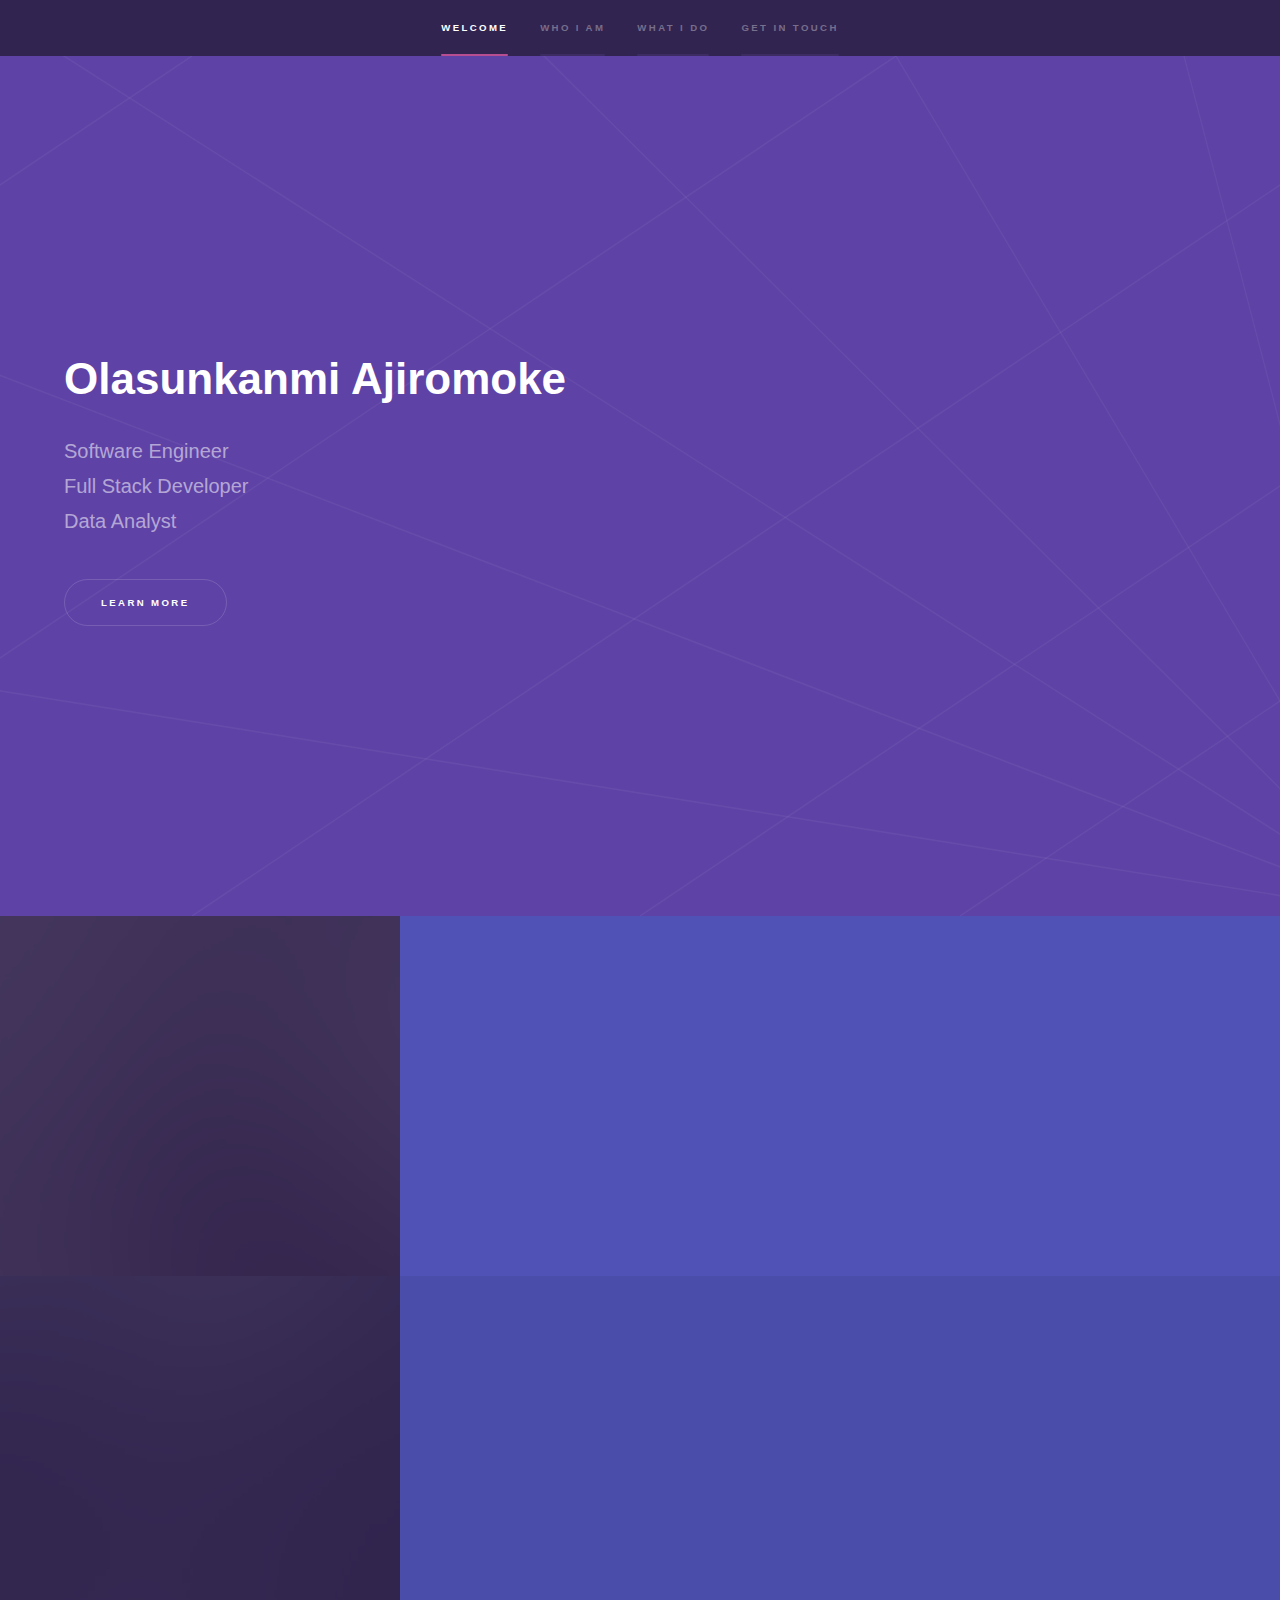
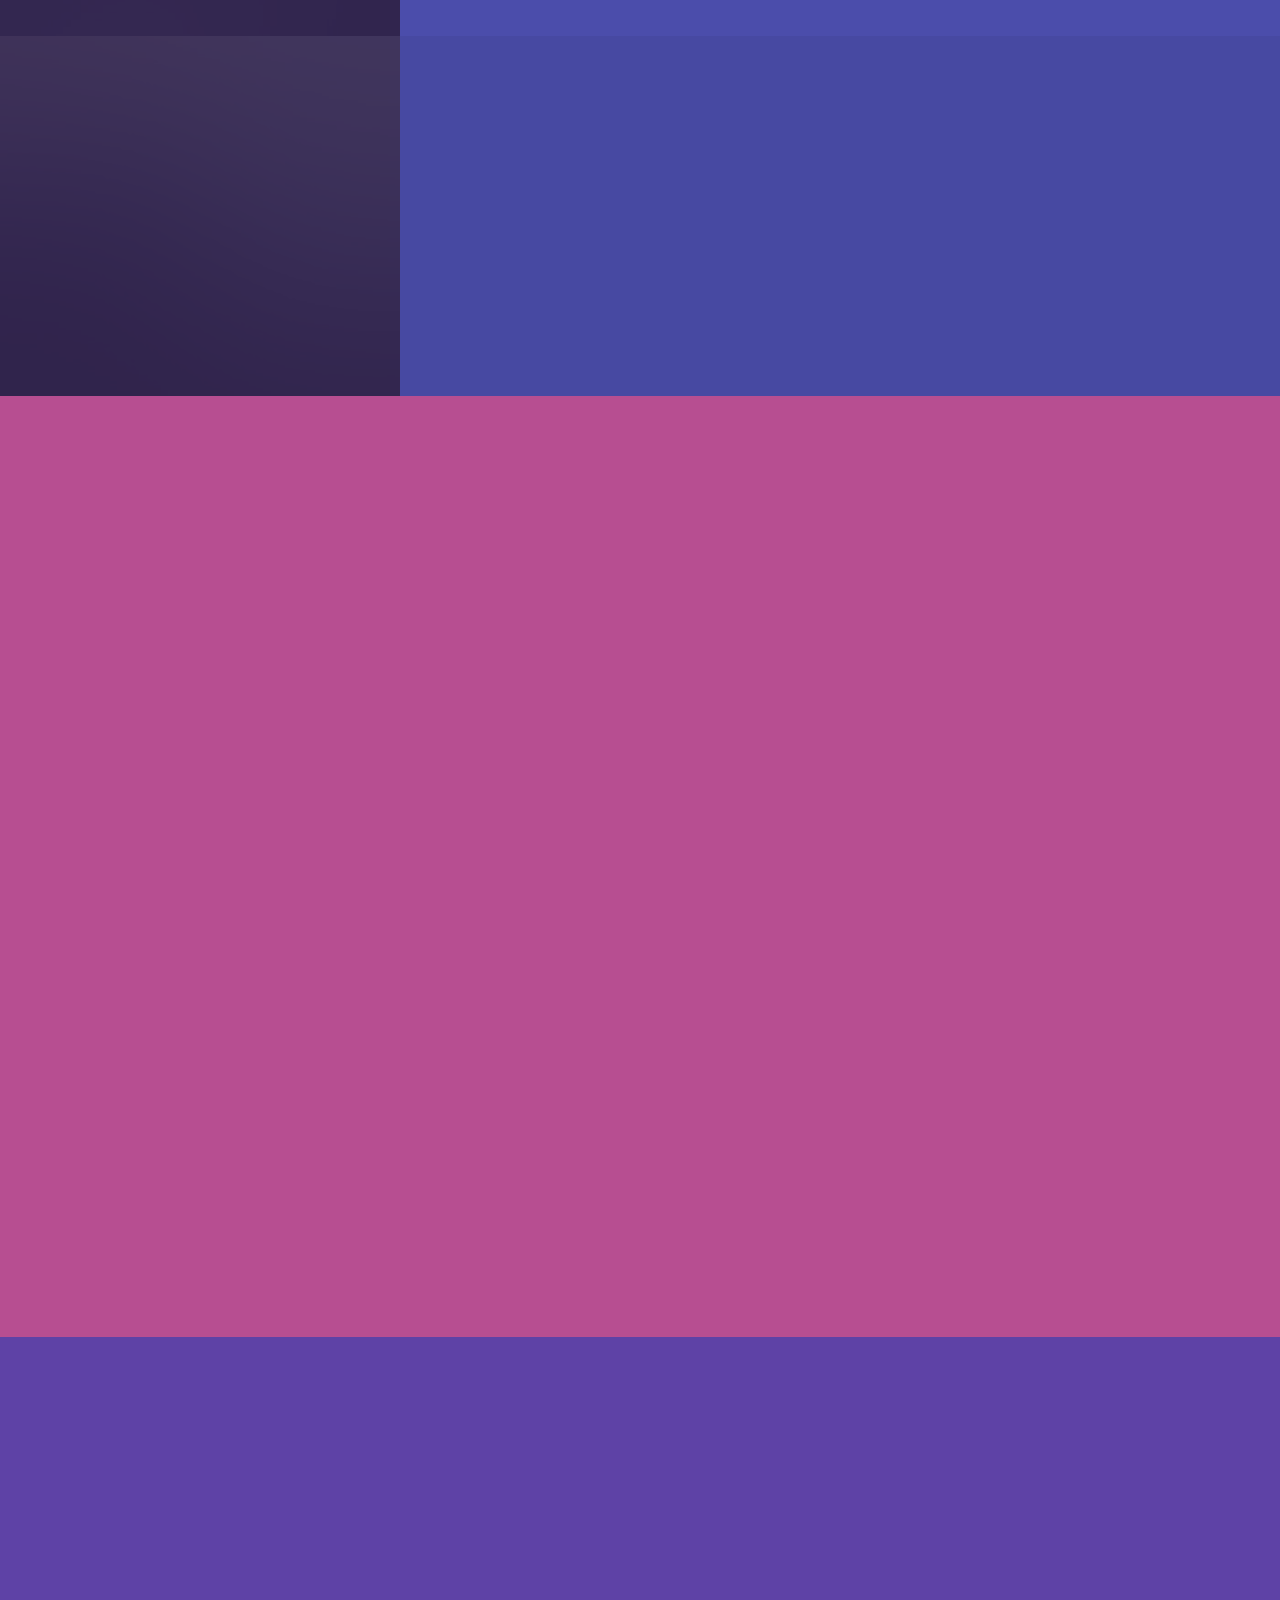
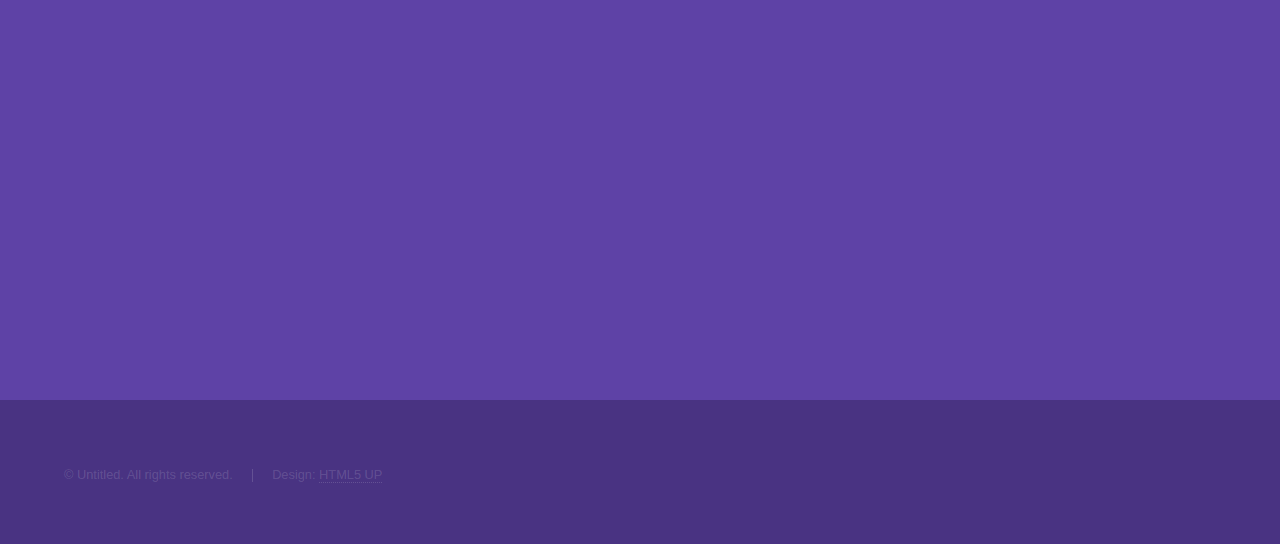
==== commit 7a082158: "Update index.html" ====
--- a/index.html
+++ b/index.html
@@ -20,8 +20,8 @@
 					<nav>
 						<ul>
 							<li><a href="#intro">Welcome</a></li>
-							<li><a href="#one">Who we are</a></li>
-							<li><a href="#two">What we do</a></li>
+							<li><a href="#one">Who I Am</a></li>
+							<li><a href="#two">What I do</a></li>
 							<li><a href="#three">Get in touch</a></li>
 						</ul>
 					</nav>
@@ -35,8 +35,9 @@
 					<section id="intro" class="wrapper style1 fullscreen fade-up">
 						<div class="inner">
 							<h1>Olasunkanmi Ajiromoke</h1>
-							<p>Just another fine responsive site template designed by <a href="http://html5up.net">HTML5 UP</a><br />
-							and released for free under the <a href="http://html5up.net/license">Creative Commons</a>.</p>
+							<p>Software Engineer<br />
+							Full Stack Developer <br />
+							Data Analyst </p>
 							<ul class="actions">
 								<li><a href="#one" class="button scrolly">Learn more</a></li>
 							</ul>
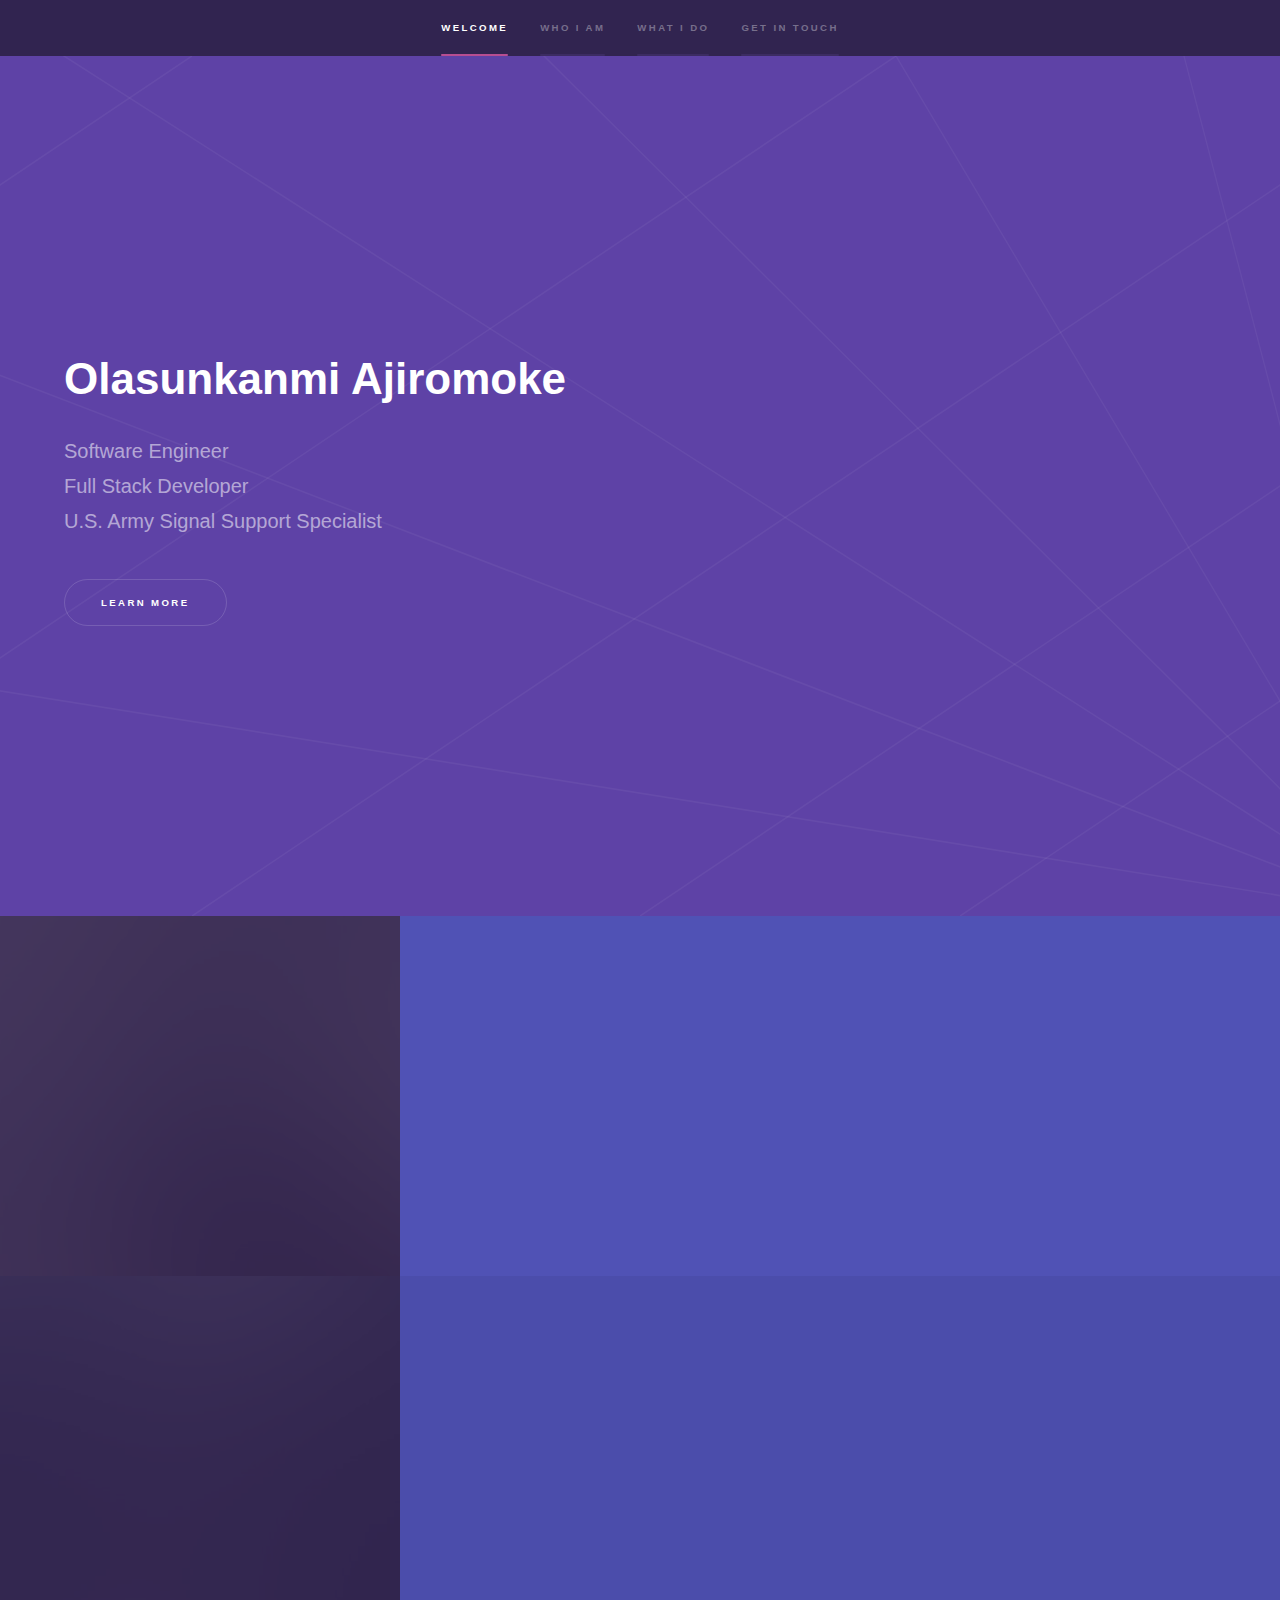
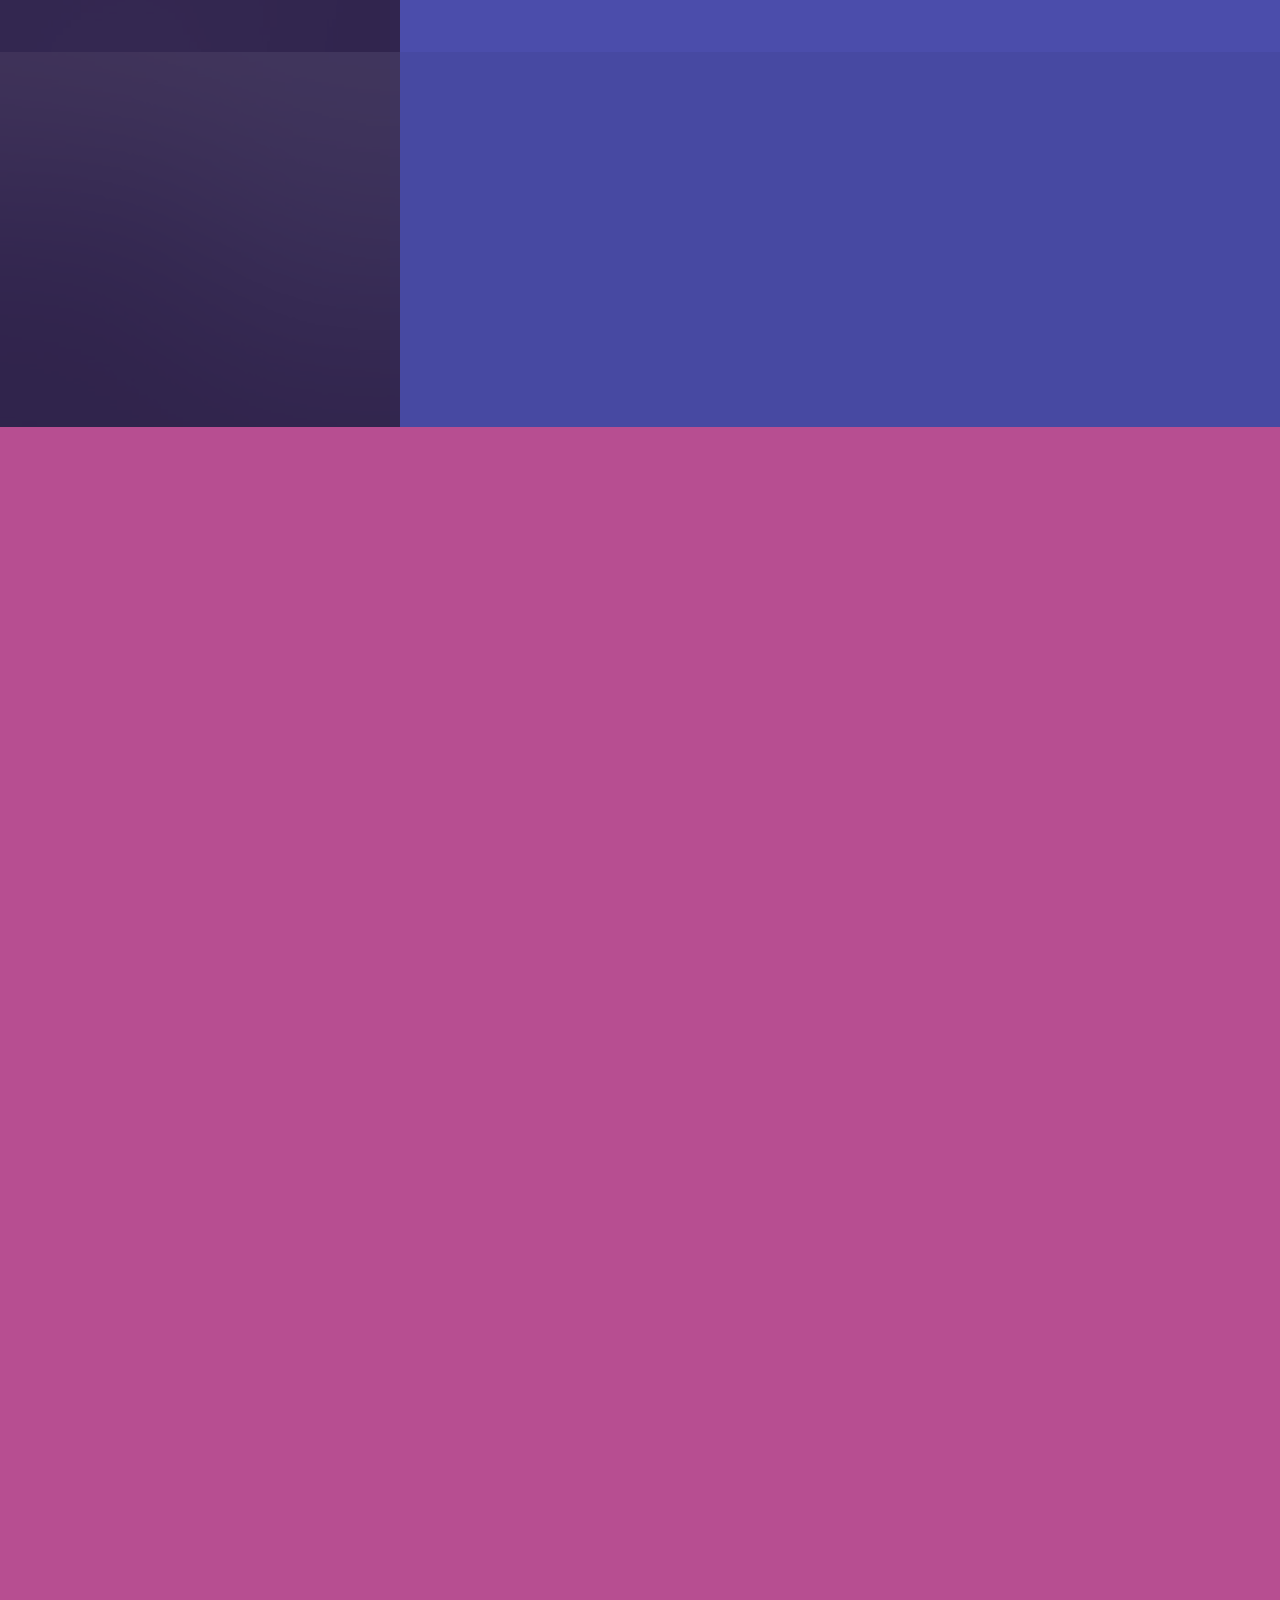
==== commit 8df2c6c7: "Added real description sections" ====
--- a/index.html
+++ b/index.html
@@ -37,7 +37,7 @@
 							<h1>Olasunkanmi Ajiromoke</h1>
 							<p>Software Engineer<br />
 							Full Stack Developer <br />
-							Data Analyst </p>
+							U.S. Army Signal Support Specialist </p>
 							<ul class="actions">
 								<li><a href="#one" class="button scrolly">Learn more</a></li>
 							</ul>
@@ -50,8 +50,8 @@
 							<a href="#" class="image"><img src="images/pic01.jpg" alt="" data-position="center center" /></a>
 							<div class="content">
 								<div class="inner">
-									<h2>Sed ipsum dolor</h2>
-									<p>Phasellus convallis elit id ullamcorper pulvinar. Duis aliquam turpis mauris, eu ultricies erat malesuada quis. Aliquam dapibus.</p>
+									<h2>Innovative Tech Problem Solver</h2>
+									<p>As a Computer Science graduate with a diverse skillset spanning from signal support in the Indiana Army National Guard to cutting-edge IT solutions at Indiana University, I bring a unique blend of military precision and academic expertise to every technical challenge.</p>
 									<ul class="actions">
 										<li><a href="generic.html" class="button">Learn more</a></li>
 									</ul>
@@ -62,8 +62,8 @@
 							<a href="#" class="image"><img src="images/pic02.jpg" alt="" data-position="top center" /></a>
 							<div class="content">
 								<div class="inner">
-									<h2>Feugiat consequat</h2>
-									<p>Phasellus convallis elit id ullamcorper pulvinar. Duis aliquam turpis mauris, eu ultricies erat malesuada quis. Aliquam dapibus.</p>
+									<h2>Award-Winning Hackathon Champion</h2>
+									<p>My team clinched 1st place out of 100 contenders in the JPMorgan Chase & Co. Code for Good Hackathon, where we built 'Future Connect', an educational platform, in just 24 hours. This experience showcases my ability to thrive under pressure and deliver innovative solutions.</p>
 									<ul class="actions">
 										<li><a href="generic.html" class="button">Learn more</a></li>
 									</ul>
@@ -74,8 +74,8 @@
 							<a href="#" class="image"><img src="images/pic03.jpg" alt="" data-position="25% 25%" /></a>
 							<div class="content">
 								<div class="inner">
-									<h2>Ultricies aliquam</h2>
-									<p>Phasellus convallis elit id ullamcorper pulvinar. Duis aliquam turpis mauris, eu ultricies erat malesuada quis. Aliquam dapibus.</p>
+									<h2>Full-Stack Developer with a Security Edge</h2>
+									<p>With a strong foundation in both front-end and back-end technologies, I've developed everything from e-commerce platforms to traffic systems. My background in military communications adds a unique perspective on security and reliability to my software engineering approach.</p>
 									<ul class="actions">
 										<li><a href="generic.html" class="button">Learn more</a></li>
 									</ul>
@@ -87,38 +87,56 @@
 				<!-- Two -->
 					<section id="two" class="wrapper style3 fade-up">
 						<div class="inner">
-							<h2>What we do</h2>
-							<p>Phasellus convallis elit id ullamcorper pulvinar. Duis aliquam turpis mauris, eu ultricies erat malesuada quis. Aliquam dapibus, lacus eget hendrerit bibendum, urna est aliquam sem, sit amet imperdiet est velit quis lorem.</p>
+							<h2>What I Do</h2>
+							<p>This section outlines my primary professional activities and areas of expertise, showcasing the diverse skill set I bring to the table as a software engineer and IT professional.</p>
 							<div class="features">
 								<section>
 									<span class="icon solid major fa-code"></span>
-									<h3>Lorem ipsum amet</h3>
-									<p>Phasellus convallis elit id ullam corper amet et pulvinar. Duis aliquam turpis mauris, sed ultricies erat dapibus.</p>
+									<h3>Full-Stack Web Development</h3>
+									<p>Design and implement responsive, user-friendly web applications.</p>
+									<p>Utilize modern frameworks and libraries such as React, Node.js, and Express.js.</p>
+									<p>Develop RESTful APIs for seamless front-end and back-end integration.</p>
+									<p>Implement efficient database solutions using MongoDB and SQL.</p>
 								</section>
 								<section>
 									<span class="icon solid major fa-lock"></span>
-									<h3>Aliquam sed nullam</h3>
-									<p>Phasellus convallis elit id ullam corper amet et pulvinar. Duis aliquam turpis mauris, sed ultricies erat dapibus.</p>
+									<h3>Secure Communication Systems</h3>
+									<p>Deploy and maintain robust communication networks in challenging environments.</p>
+									<p>Integrate cutting-edge technologies to ensure uninterrupted real-time intelligence sharing.</p>
+									<p>Implement security protocols to protect sensitive information.</p>
+									<p>Troubleshoot and optimize network performance for mission-critical operations</p>
 								</section>
 								<section>
 									<span class="icon solid major fa-cog"></span>
-									<h3>Sed erat ullam corper</h3>
-									<p>Phasellus convallis elit id ullam corper amet et pulvinar. Duis aliquam turpis mauris, sed ultricies erat dapibus.</p>
+									<h3>IT Support and System Administration</h3>
+									<p>Provide expert-level technical support for complex software and hardware issues.</p>
+									<p>Develop and maintain comprehensive knowledge base systems for efficient problem-solving.</p>
+									<p>Implement remote support strategies to enhance productivity and user satisfaction.</p>
+									<p>Administer and optimize Windows and Linux-based systems.</p>
 								</section>
 								<section>
 									<span class="icon solid major fa-desktop"></span>
-									<h3>Veroeros quis lorem</h3>
-									<p>Phasellus convallis elit id ullam corper amet et pulvinar. Duis aliquam turpis mauris, sed ultricies erat dapibus.</p>
+									<h3>Data Analysis and Machine Learning</h3>
+									<p>Apply machine learning techniques to solve real-world problems.</p>
+									<p>Develop and implement algorithms for data processing and analysis.</p>
+									<p>Utilize Python and TensorFlow for creating intelligent systems.</p>
+									<p>Design strategies to enhance model security and prevent data poisoning attacks.</p>
 								</section>
 								<section>
 									<span class="icon solid major fa-link"></span>
-									<h3>Urna quis bibendum</h3>
-									<p>Phasellus convallis elit id ullam corper amet et pulvinar. Duis aliquam turpis mauris, sed ultricies erat dapibus.</p>
+									<h3>Project Management and Team Leadership</h3>
+									<p>Lead cross-functional teams in time-sensitive, high-pressure environments.</p>
+									<p>Apply Agile methodologies for efficient project execution and delivery.</p>
+									<p>Conduct training sessions to upskill team members on new technologies and best practices.</p>
+									<p>Coordinate with stakeholders to ensure project alignment with organizational goals.</p>
 								</section>
 								<section>
 									<span class="icon major fa-gem"></span>
-									<h3>Aliquam urna dapibus</h3>
-									<p>Phasellus convallis elit id ullam corper amet et pulvinar. Duis aliquam turpis mauris, sed ultricies erat dapibus.</p>
+									<h3>Software Architecture and System Design</h3>
+									<p>Create scalable and maintainable software architectures.</p>
+									<p>Implement design patterns and principles for robust, extensible codebases.</p>
+									<p>Develop system architectures that balance performance, security, and user experience.</p>
+									<p>Conduct code reviews and implement best practices for software development.</p>
 								</section>
 							</div>
 							<ul class="actions">
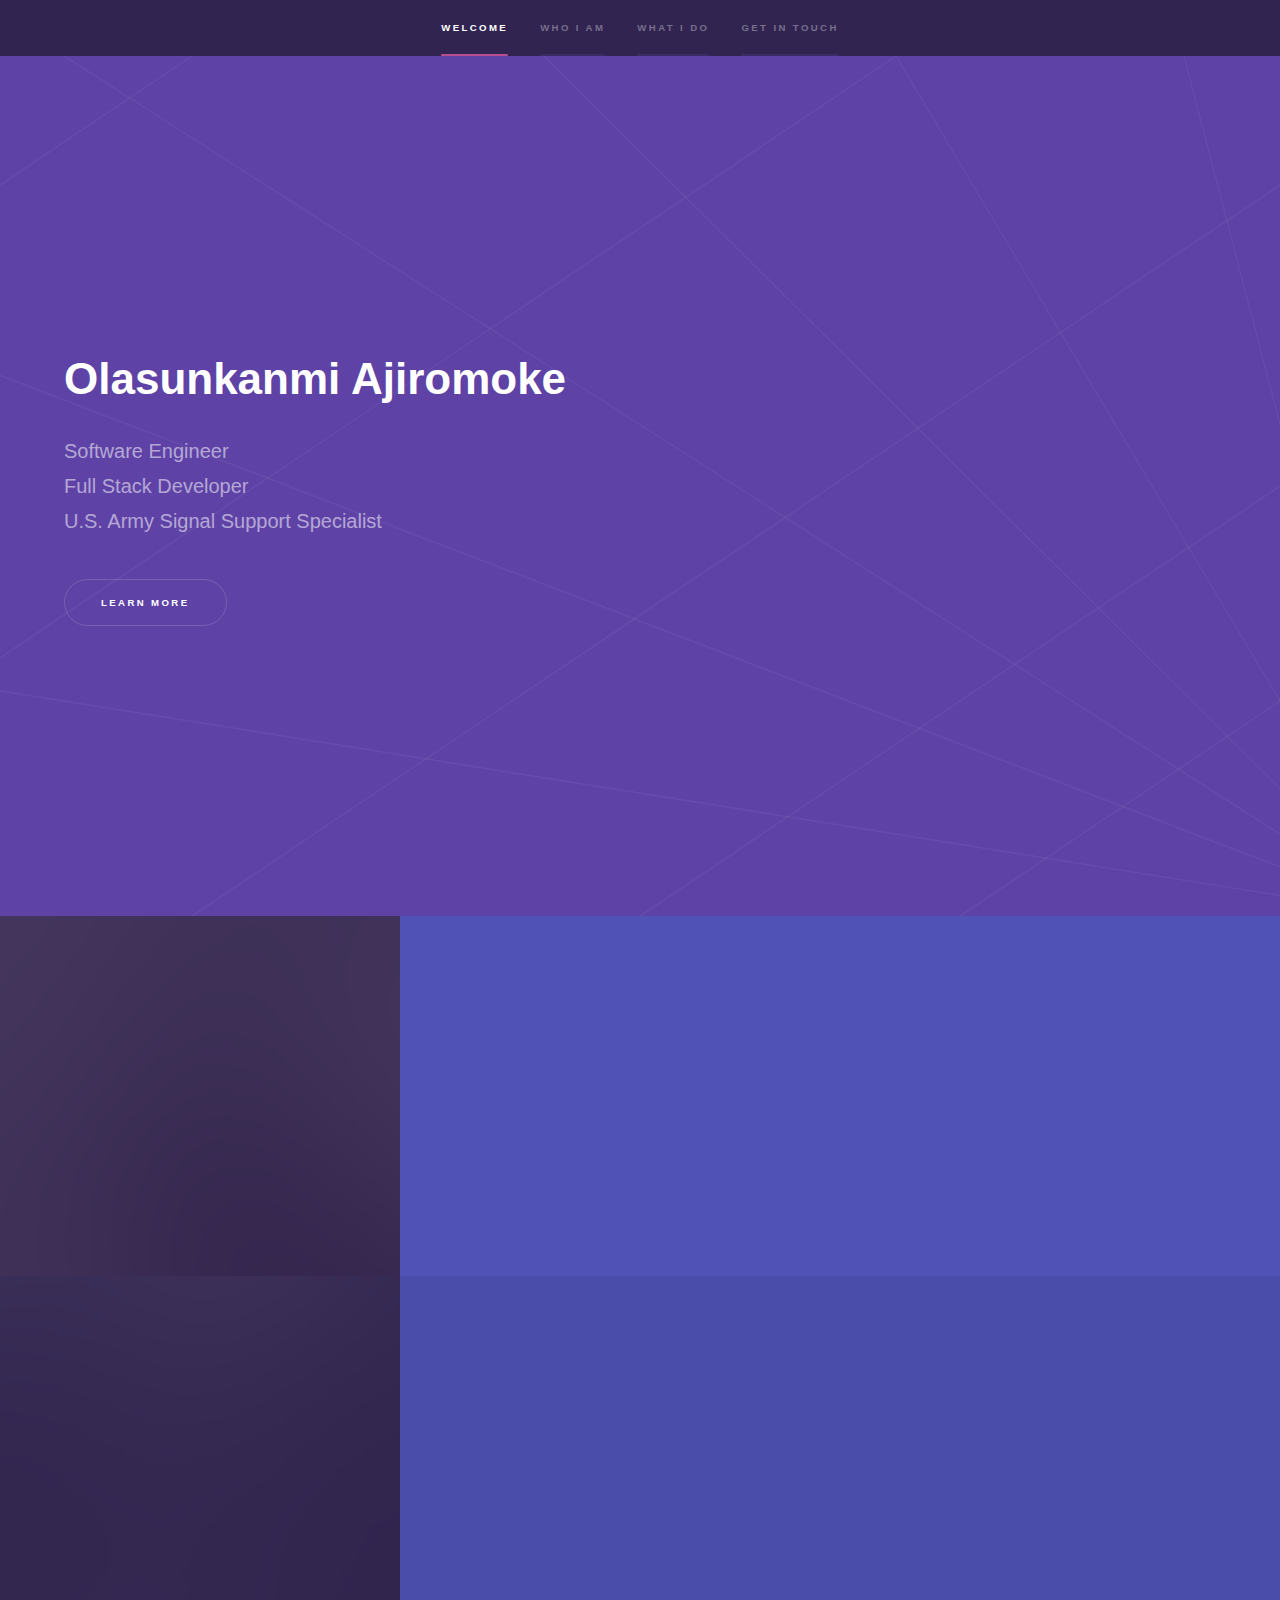
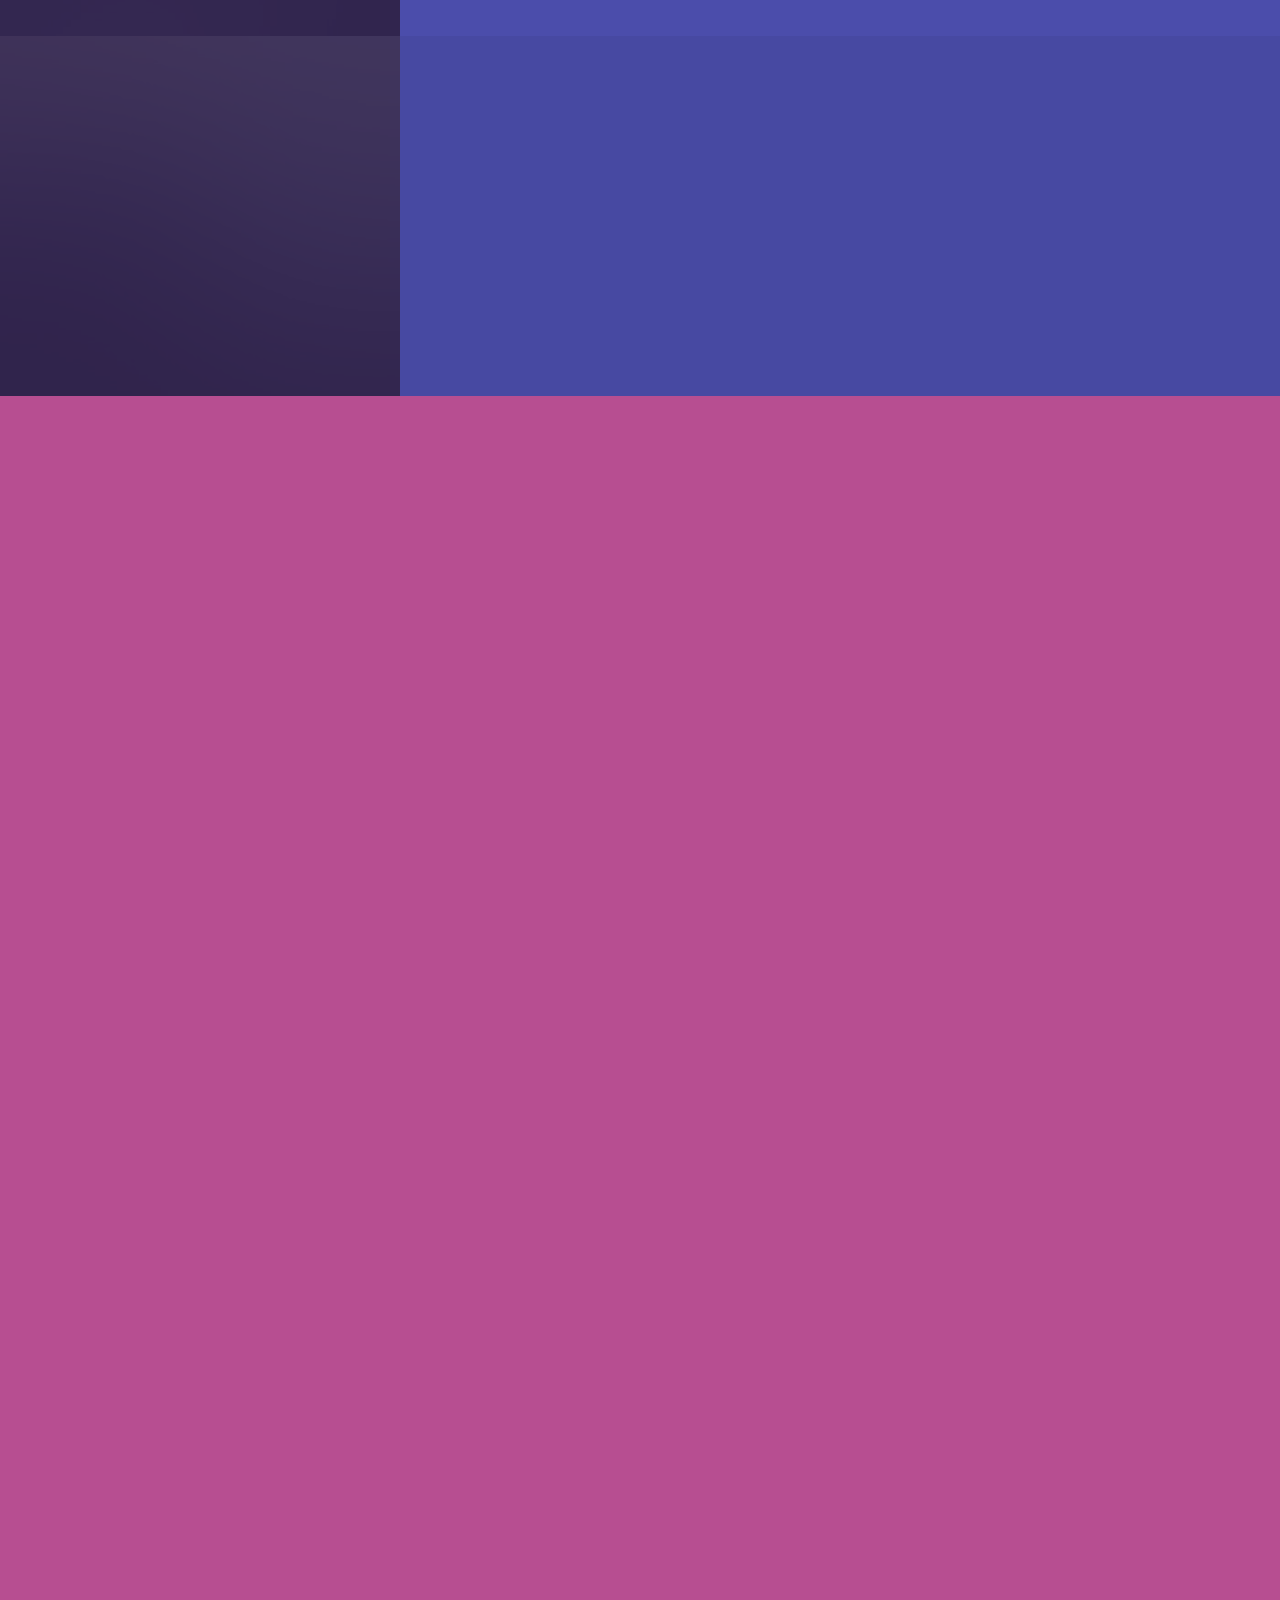
==== commit 84b37cc6: "Updated Index.html" ====
--- a/index.html
+++ b/index.html
@@ -52,9 +52,6 @@
 								<div class="inner">
 									<h2>Innovative Tech Problem Solver</h2>
 									<p>As a Computer Science graduate with a diverse skillset spanning from signal support in the Indiana Army National Guard to cutting-edge IT solutions at Indiana University, I bring a unique blend of military precision and academic expertise to every technical challenge.</p>
-									<ul class="actions">
-										<li><a href="generic.html" class="button">Learn more</a></li>
-									</ul>
 								</div>
 							</div>
 						</section>
@@ -64,9 +61,6 @@
 								<div class="inner">
 									<h2>Award-Winning Hackathon Champion</h2>
 									<p>My team clinched 1st place out of 100 contenders in the JPMorgan Chase & Co. Code for Good Hackathon, where we built 'Future Connect', an educational platform, in just 24 hours. This experience showcases my ability to thrive under pressure and deliver innovative solutions.</p>
-									<ul class="actions">
-										<li><a href="generic.html" class="button">Learn more</a></li>
-									</ul>
 								</div>
 							</div>
 						</section>
@@ -76,9 +70,6 @@
 								<div class="inner">
 									<h2>Full-Stack Developer with a Security Edge</h2>
 									<p>With a strong foundation in both front-end and back-end technologies, I've developed everything from e-commerce platforms to traffic systems. My background in military communications adds a unique perspective on security and reliability to my software engineering approach.</p>
-									<ul class="actions">
-										<li><a href="generic.html" class="button">Learn more</a></li>
-									</ul>
 								</div>
 							</div>
 						</section>
@@ -87,8 +78,11 @@
 				<!-- Two -->
 					<section id="two" class="wrapper style3 fade-up">
 						<div class="inner">
-							<h2>What I Do</h2>
+							<h2>WHAT I DO</h2>
 							<p>This section outlines my primary professional activities and areas of expertise, showcasing the diverse skill set I bring to the table as a software engineer and IT professional.</p>
+							<ul class="actions">
+								<li><a href="assets/extras/Olasunkanmi_Ajiromoke_SWEResume_062024.pdf" class="button">RESUME</a></li>
+							</ul>
 							<div class="features">
 								<section>
 									<span class="icon solid major fa-code"></span>
@@ -139,9 +133,7 @@
 									<p>Conduct code reviews and implement best practices for software development.</p>
 								</section>
 							</div>
-							<ul class="actions">
-								<li><a href="generic.html" class="button">Learn more</a></li>
-							</ul>
+							
 						</div>
 					</section>
 
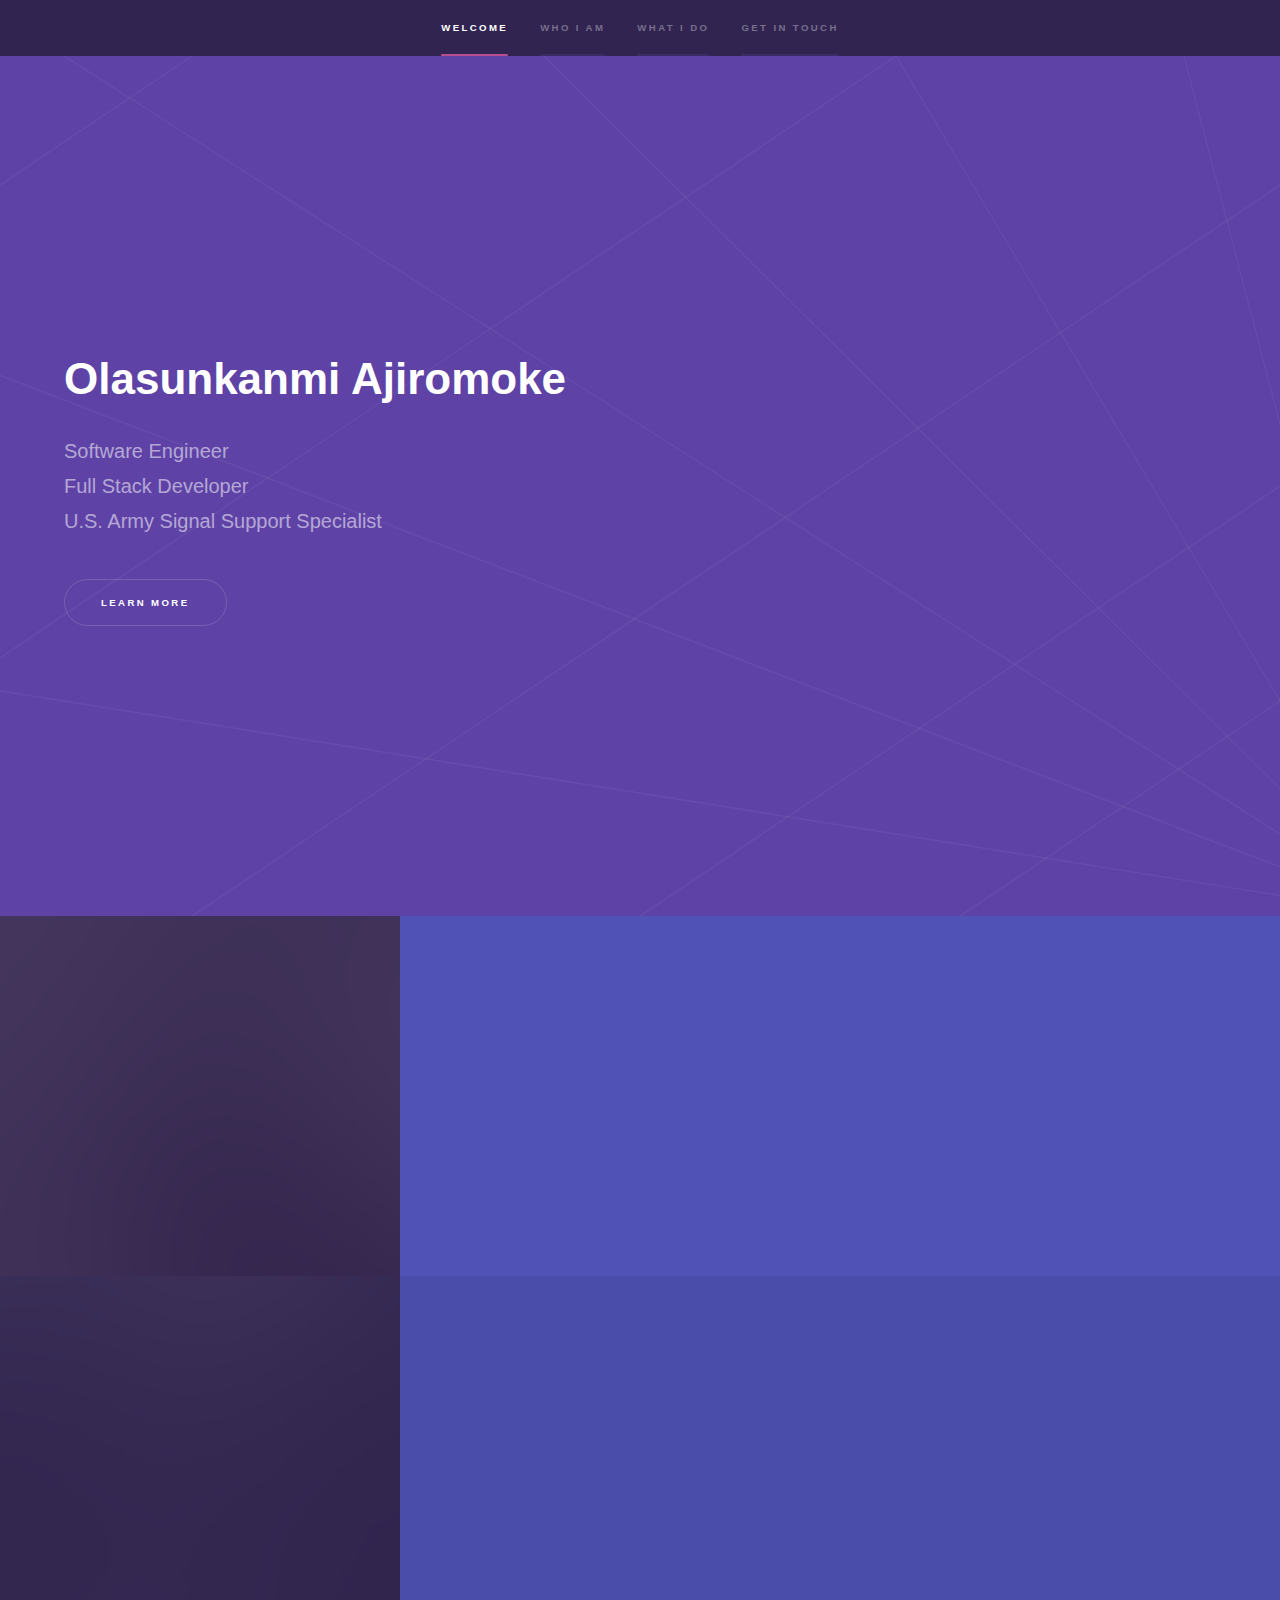
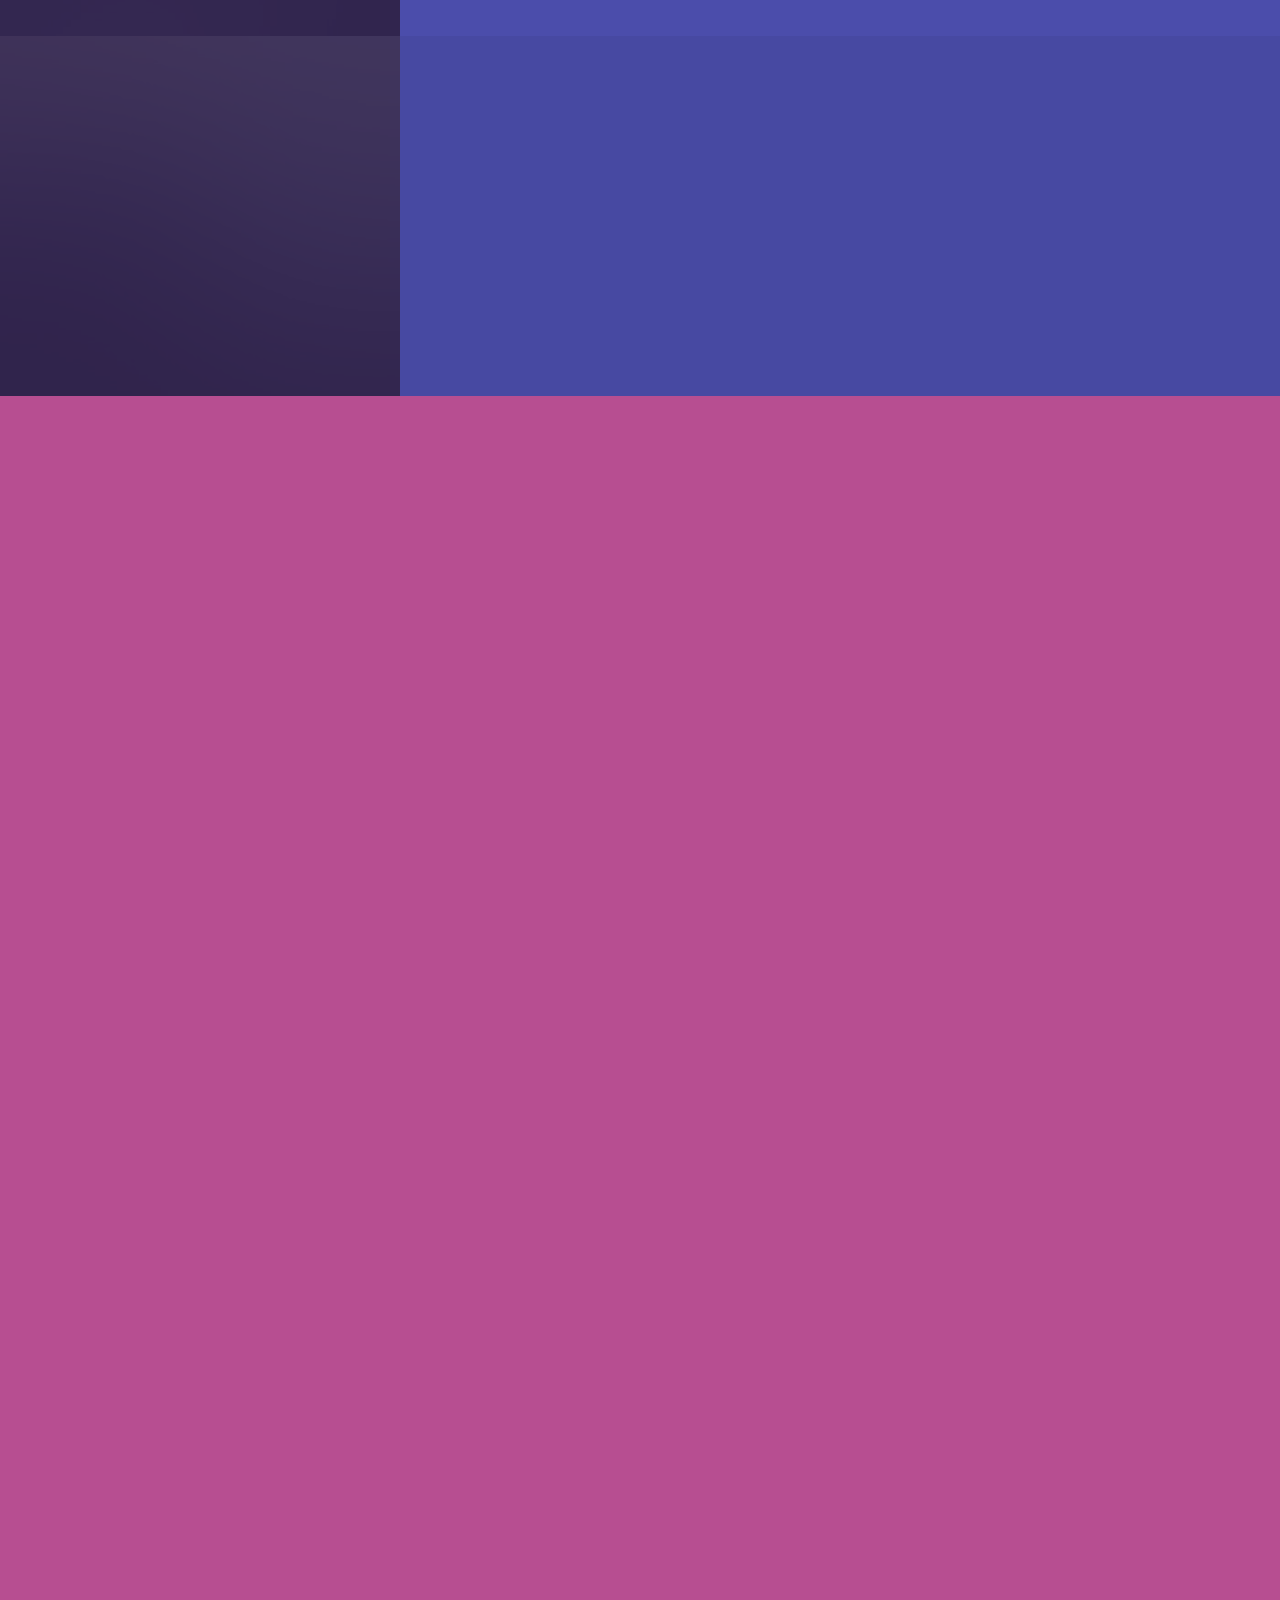
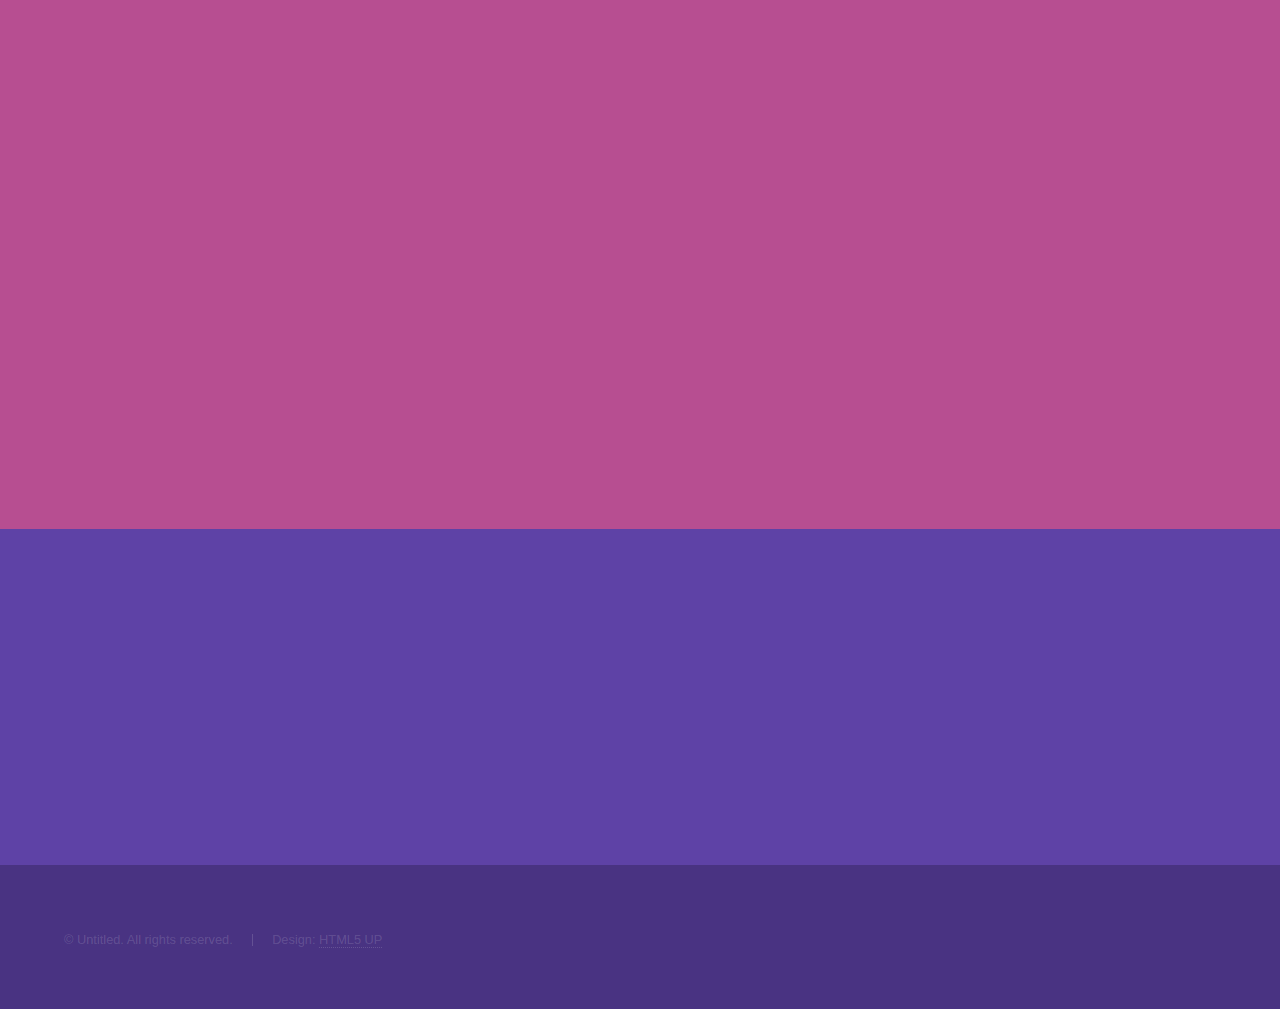
==== commit fc530127: "Added projects.html and style.css" ====
--- a/index.html
+++ b/index.html
@@ -82,6 +82,7 @@
 							<p>This section outlines my primary professional activities and areas of expertise, showcasing the diverse skill set I bring to the table as a software engineer and IT professional.</p>
 							<ul class="actions">
 								<li><a href="assets/extras/Olasunkanmi_Ajiromoke_SWEResume_062024.pdf" class="button">RESUME</a></li>
+								<li><a href="projects.html" class="button">PROJECTS</a></li>
 							</ul>
 							<div class="features">
 								<section>
@@ -141,53 +142,20 @@
 					<section id="three" class="wrapper style1 fade-up">
 						<div class="inner">
 							<h2>Get in touch</h2>
-							<p>Phasellus convallis elit id ullamcorper pulvinar. Duis aliquam turpis mauris, eu ultricies erat malesuada quis. Aliquam dapibus, lacus eget hendrerit bibendum, urna est aliquam sem, sit amet imperdiet est velit quis lorem.</p>
-							<div class="split style1">
-								<section>
-									<form method="post" action="#">
-										<div class="fields">
-											<div class="field half">
-												<label for="name">Name</label>
-												<input type="text" name="name" id="name" />
-											</div>
-											<div class="field half">
-												<label for="email">Email</label>
-												<input type="text" name="email" id="email" />
-											</div>
-											<div class="field">
-												<label for="message">Message</label>
-												<textarea name="message" id="message" rows="5"></textarea>
-											</div>
-										</div>
-										<ul class="actions">
-											<li><a href="" class="button submit">Send Message</a></li>
-										</ul>
-									</form>
-								</section>
+							<!-- <div class="split style1"> -->
+							<div class="content">
 								<section>
 									<ul class="contact">
 										<li>
-											<h3>Address</h3>
-											<span>12345 Somewhere Road #654<br />
-											Nashville, TN 00000-0000<br />
-											USA</span>
-										</li>
-										<li>
 											<h3>Email</h3>
-											<a href="#">user@untitled.tld</a>
-										</li>
-										<li>
-											<h3>Phone</h3>
-											<span>(000) 000-0000</span>
+											<a href="mailto:olasunkanmiphilip2@gmail.com">olasunkanmiphilip2@gmail.com</a>
 										</li>
 										<li>
 											<h3>Social</h3>
 											<ul class="icons">
-												<li><a href="#" class="icon brands fa-twitter"><span class="label">Twitter</span></a></li>
-												<li><a href="#" class="icon brands fa-facebook-f"><span class="label">Facebook</span></a></li>
-												<li><a href="#" class="icon brands fa-github"><span class="label">GitHub</span></a></li>
-												<li><a href="#" class="icon brands fa-instagram"><span class="label">Instagram</span></a></li>
-												<li><a href="#" class="icon brands fa-linkedin-in"><span class="label">LinkedIn</span></a></li>
+												<li><a href="https://github.com/olaphilip" class="icon brands fa-github"><span class="label">GitHub</span></a></li>
+												<li><a href="https://www.linkedin.com/in/olasunkanmi-ajiromoke" class="icon brands fa-linkedin-in"><span class="label">LinkedIn</span></a></li>
+												<li><a href="https://www.instagram.com/0la_sk" class="icon brands fa-instagram"><span class="label">Instagram</span></a></li>
 											</ul>
 										</li>
 									</ul>
--- a/assets/css/main.css
+++ b/assets/css/main.css
@@ -3906,4 +3906,5 @@
 				background-attachment: scroll;
 			}
 
-		}+		}
+		